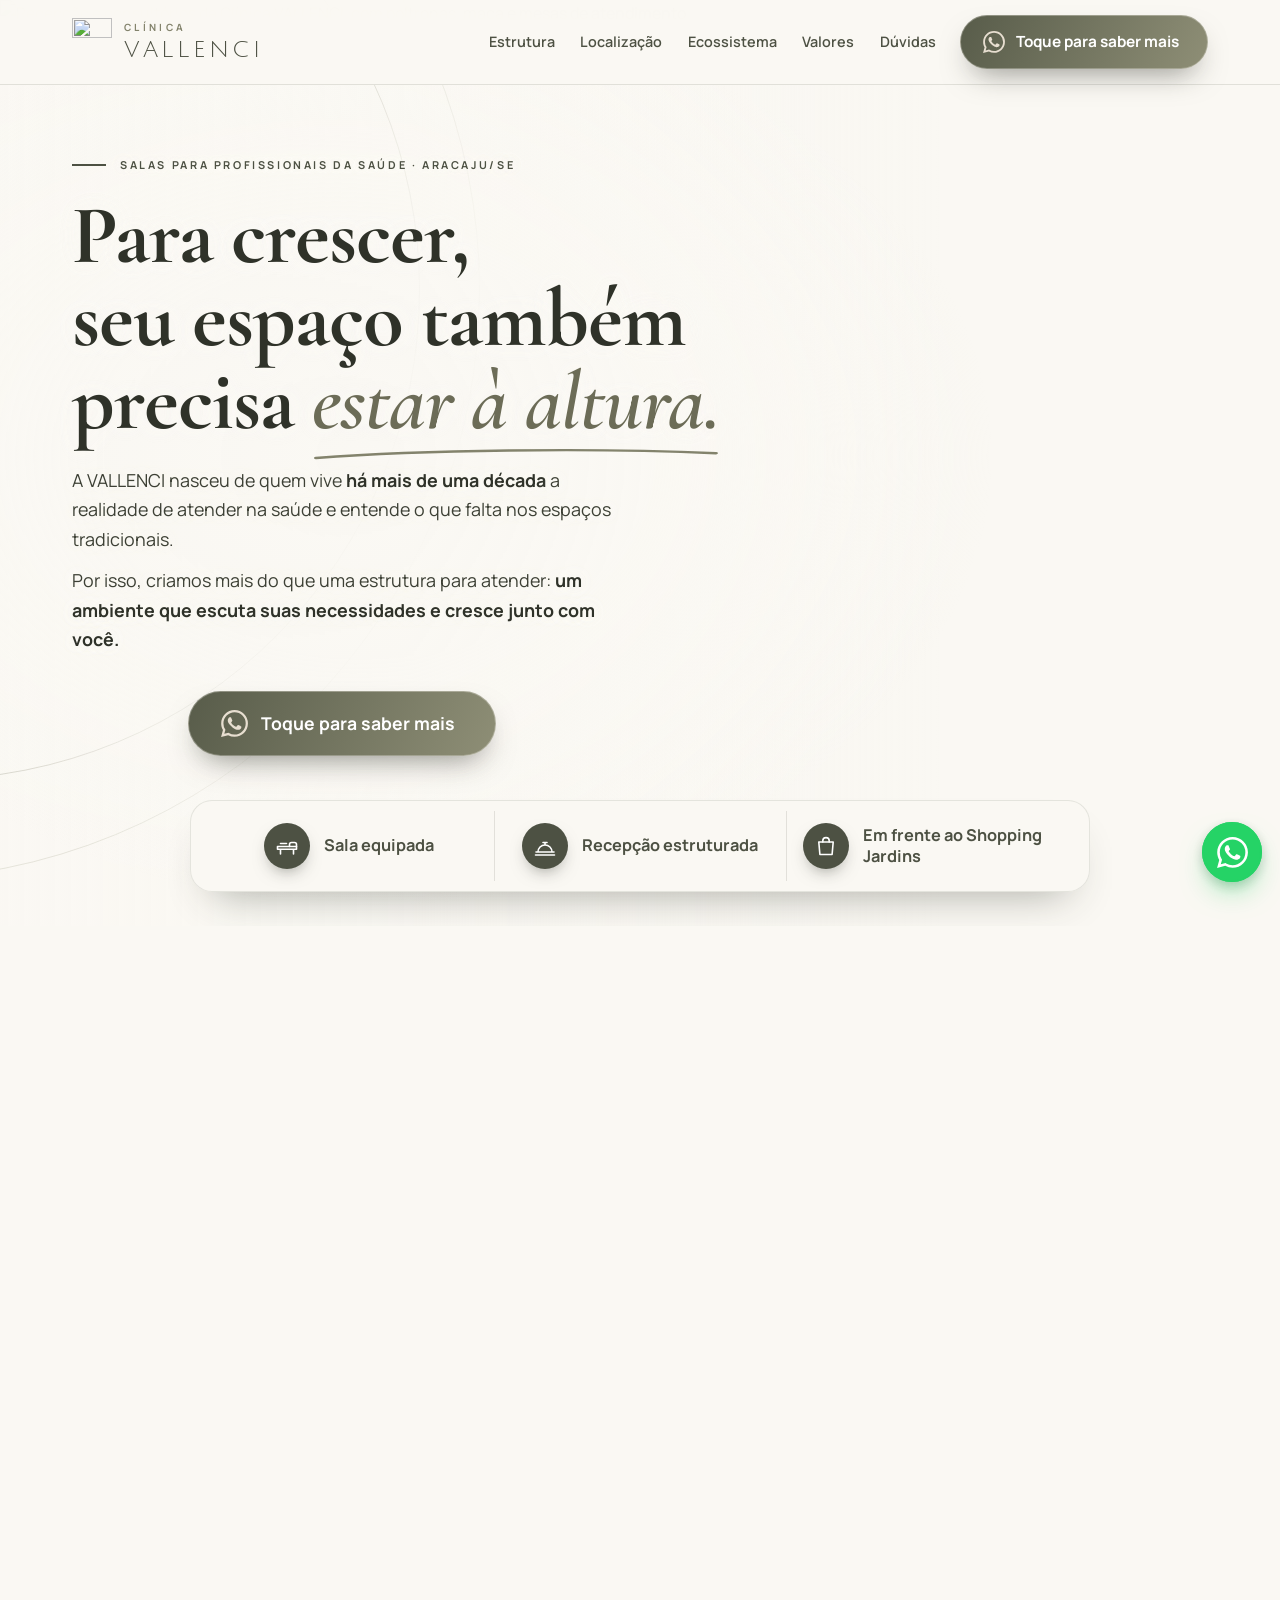
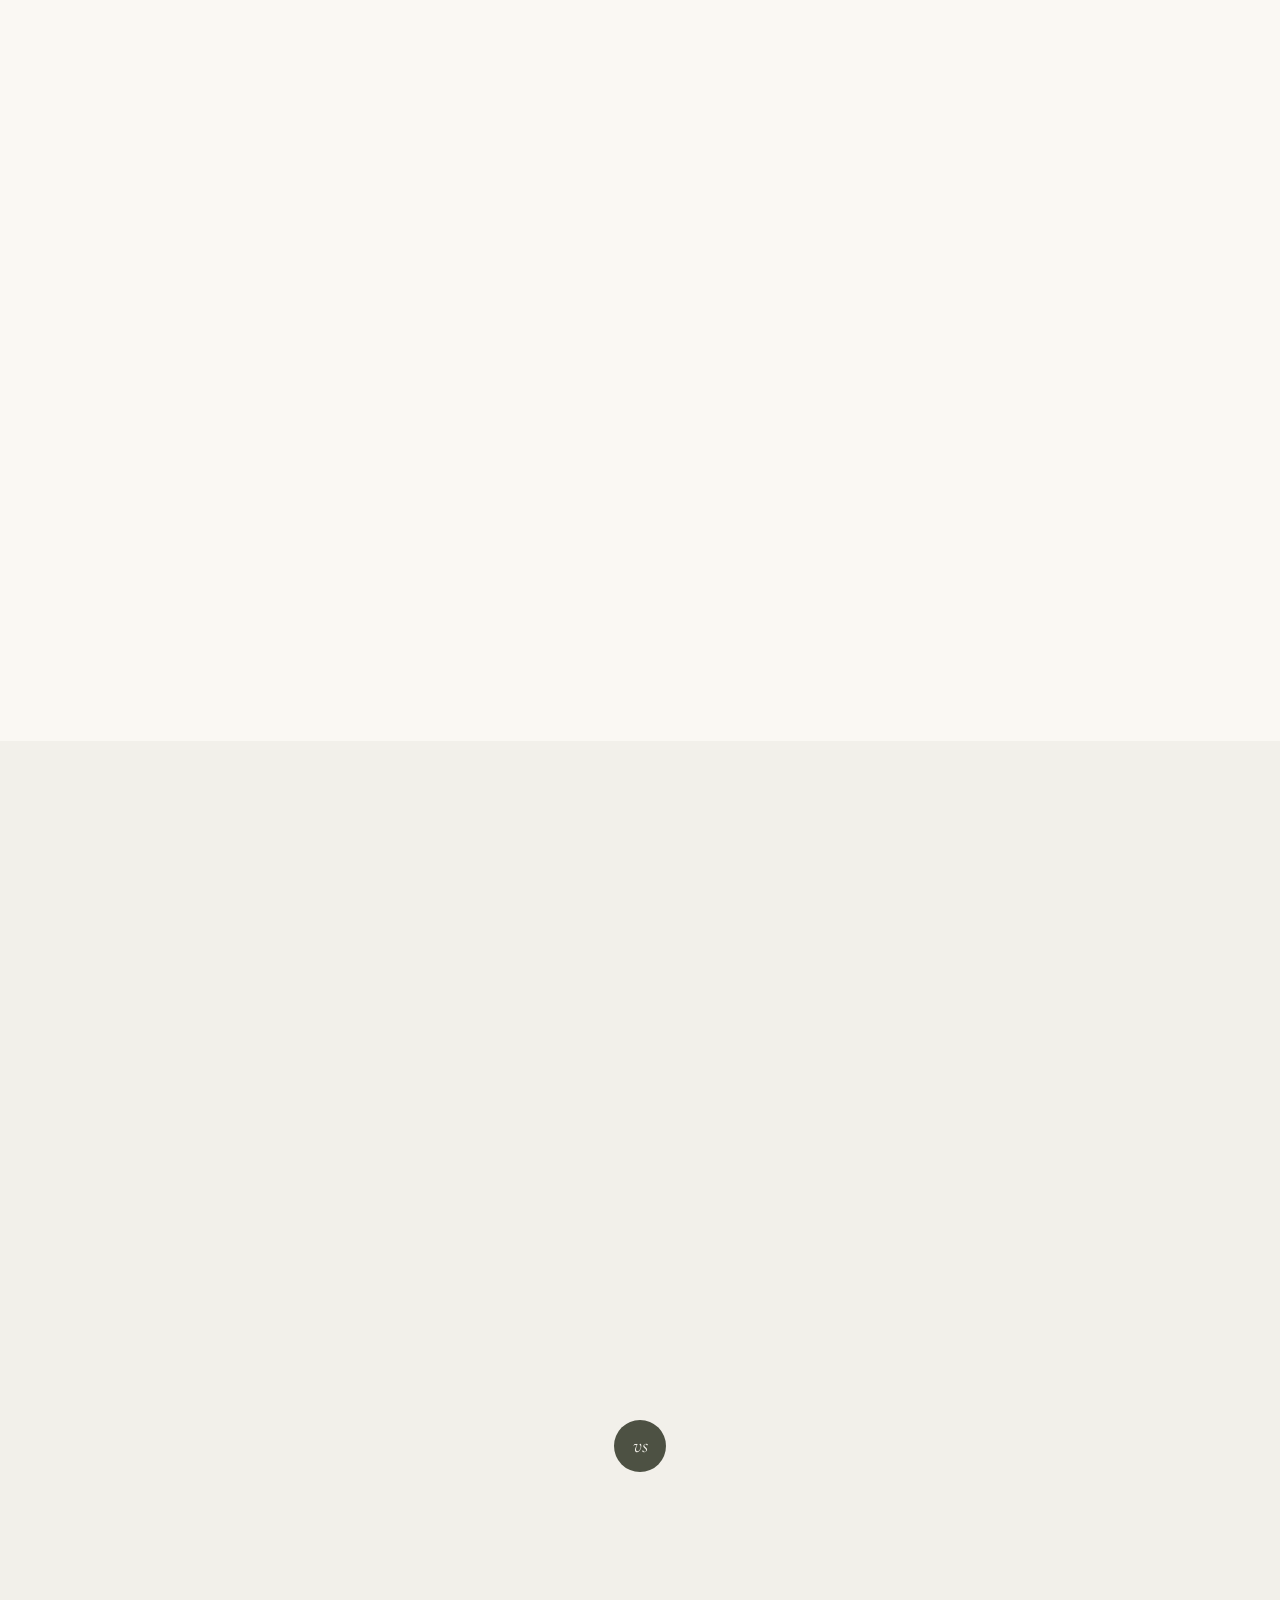
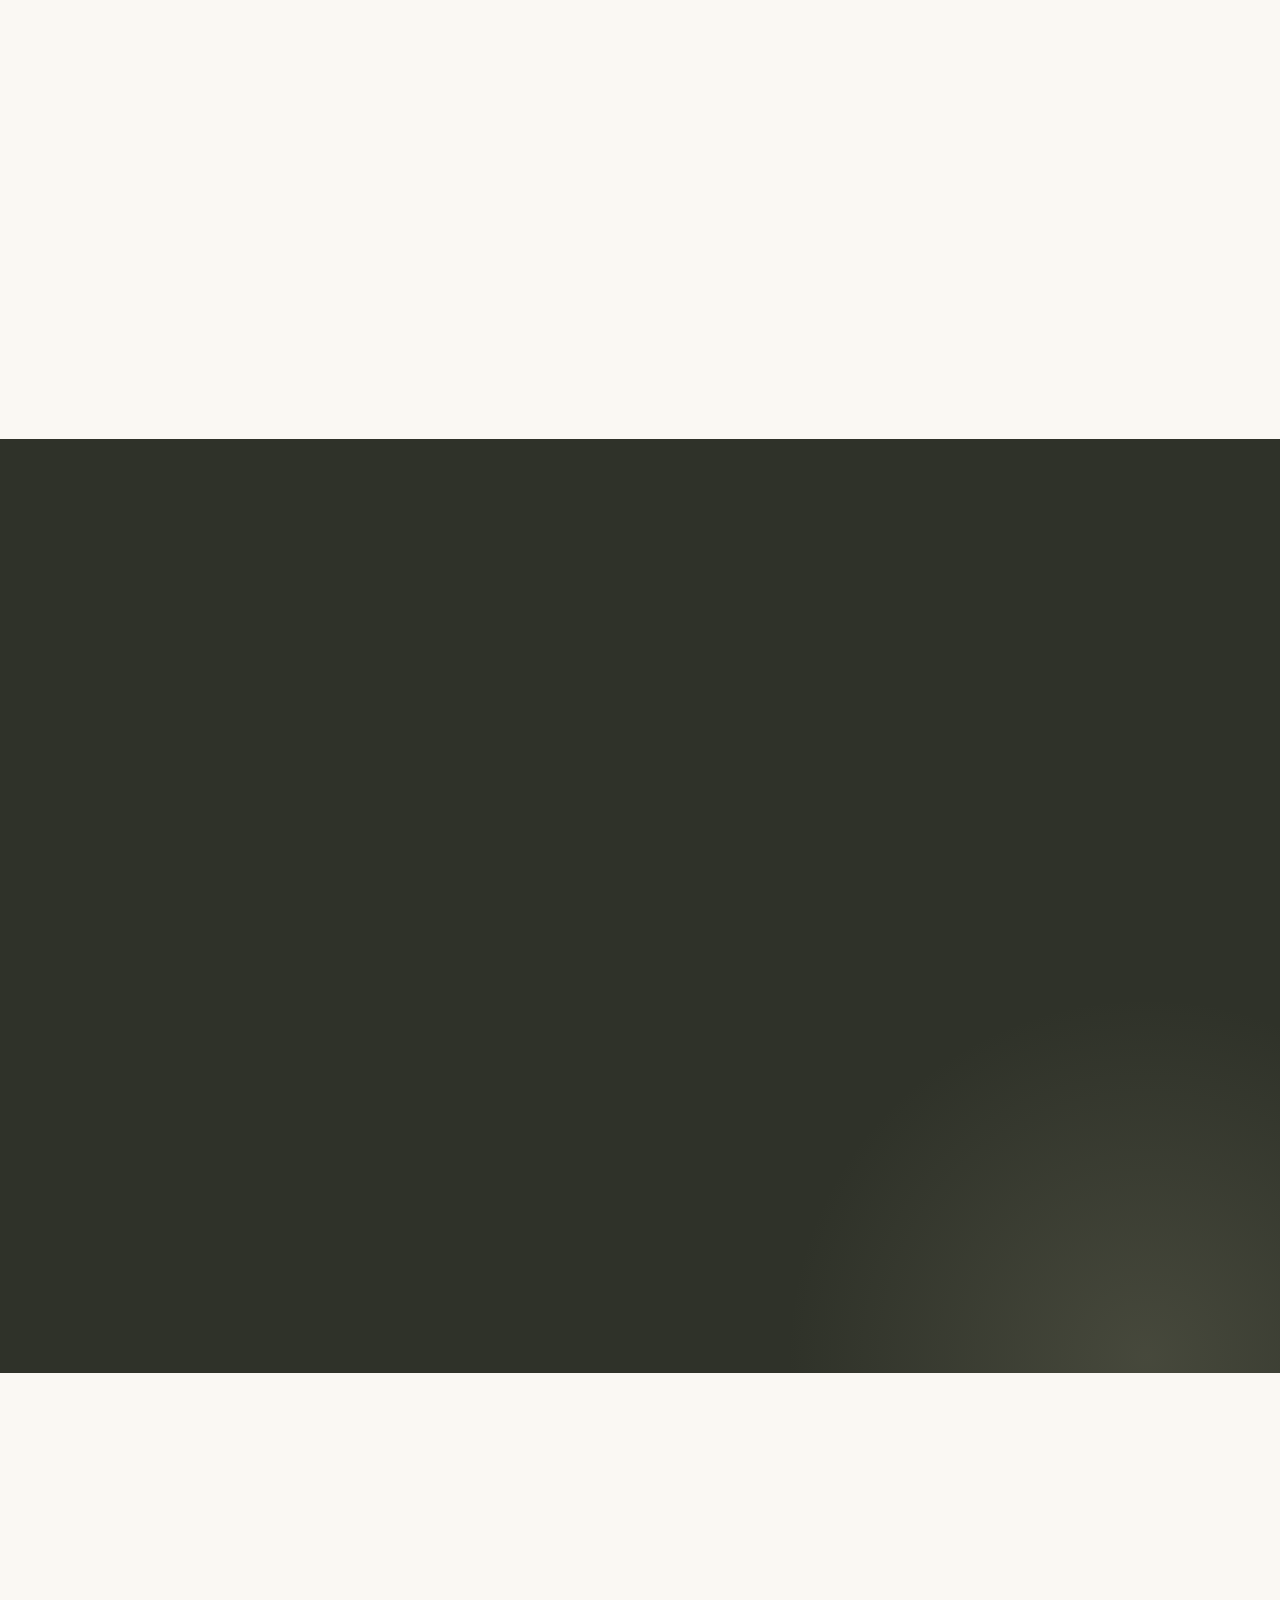
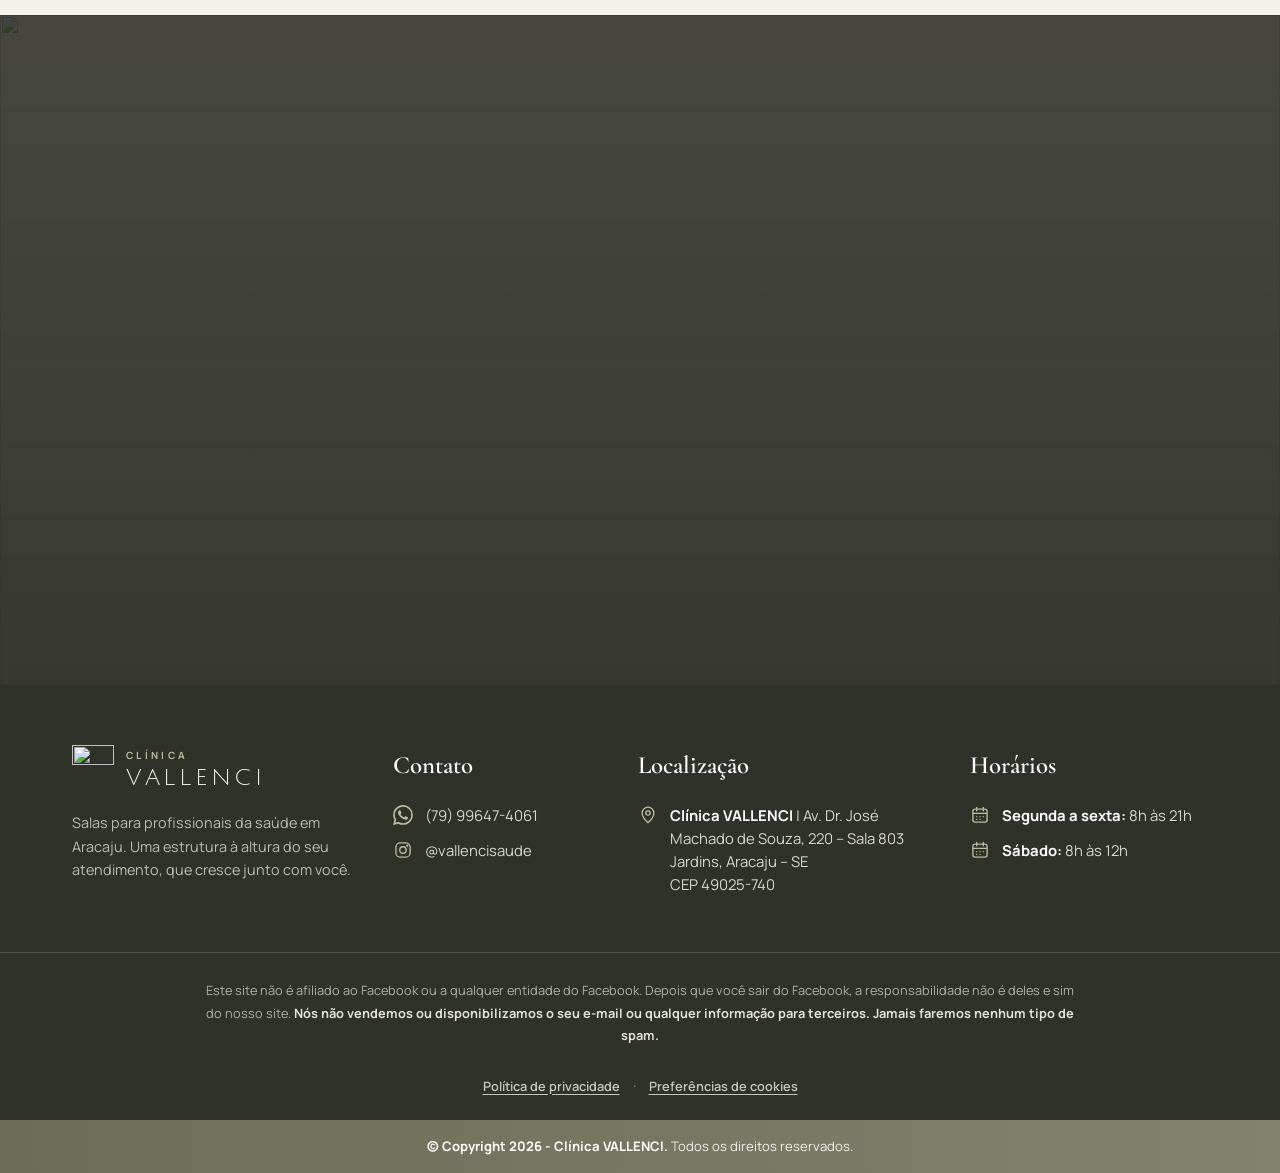
==== index.html @ 2ed28e44 "Atualiza especialidades, modalidades e depoimentos dos profissionais Conforme o documento PROFISSION" ====
<!doctype html>
<html lang="pt-BR">

<head>
    <meta charset="utf-8">
    <meta name="viewport" content="width=device-width,initial-scale=1,viewport-fit=cover">

    <!-- Consentimento (LGPD): tudo negado por padrão; reaplica a escolha salva do visitante.
         Precisa vir antes do Google Tag Manager. O aviso fica no consent.js. -->
    <script>
        window.dataLayer = window.dataLayer || [];
        function gtag() { dataLayer.push(arguments); }
        gtag("consent", "default", {
            ad_storage: "denied", ad_user_data: "denied", ad_personalization: "denied",
            analytics_storage: "denied", wait_for_update: 500
        });
        gtag("set", "ads_data_redaction", true);
        (function () {
            try {
                var c = JSON.parse(localStorage.getItem("vl_consent") || "null");
                if (c && c.v === 1) {
                    gtag("consent", "update", {
                        analytics_storage: c.a ? "granted" : "denied",
                        ad_storage: c.m ? "granted" : "denied",
                        ad_user_data: c.m ? "granted" : "denied",
                        ad_personalization: c.m ? "granted" : "denied"
                    });
                    dataLayer.push({ event: "consent_update", consent_analytics: !!c.a, consent_marketing: !!c.m });
                }
            } catch (e) { }
        })();
    </script>
    <!-- Google Tag Manager: GA4, Google Ads, Meta, Clarity e Tintim são configurados no painel do GTM -->
    <script>(function (w, d, s, l, i) {
            w[l] = w[l] || []; w[l].push({ "gtm.start": new Date().getTime(), event: "gtm.js" }); var f = d.getElementsByTagName(s)[0],
                j = d.createElement(s), dl = l != "dataLayer" ? "&l=" + l : ""; j.async = true; j.src =
                    "https://www.googletagmanager.com/gtm.js?id=" + i + dl; f.parentNode.insertBefore(j, f);
        })(window, document, "script", "dataLayer", "GTM-NFX8MX4W");</script>
    <!-- End Google Tag Manager -->
    <title>Clínica VALLENCI | Salas para profissionais da saúde em Aracaju</title>
    <meta name="description"
        content="Atenda seus pacientes em uma estrutura profissional no Neo Office Jardins, em frente ao Shopping Jardins, em Aracaju. Salas equipadas, recepção estruturada e formatos que acompanham a sua agenda.">
    <meta name="theme-color" content="#2f3229">

    <meta property="og:type" content="website">
    <meta property="og:locale" content="pt_BR">
    <meta property="og:title" content="Clínica VALLENCI | Salas para profissionais da saúde em Aracaju">
    <meta property="og:description"
        content="Estrutura profissional para atender seus pacientes, sem o custo e o risco de montar uma clínica própria.">
    <!-- Prévia ao compartilhar o link (WhatsApp, Instagram, Facebook). Precisa de endereço completo:
         se o endereço do site mudar, troque aqui, no canonical e nos dados da clínica abaixo. -->
    <link rel="canonical" href="https://vallencisaude.com.br/salas/">
    <meta property="og:site_name" content="Clínica VALLENCI">
    <meta property="og:url" content="https://vallencisaude.com.br/salas/">
    <meta property="og:image" content="https://vallencisaude.com.br/salas/assets/compartilhar-vallenci.jpg">
    <meta property="og:image:type" content="image/jpeg">
    <meta property="og:image:width" content="1200">
    <meta property="og:image:height" content="630">
    <meta property="og:image:alt" content="Clínica VALLENCI: salas para profissionais da saúde em Aracaju, em frente ao Shopping Jardins">
    <meta name="twitter:card" content="summary_large_image">

    <!-- Dados da clínica para o Google (endereço, horário, contato). Os mesmos do rodapé:
         se algo mudar lá, mude aqui também. Se o endereço do site mudar, troque em "@id", "url", "image" e "logo". -->
    <script type="application/ld+json">
    {
        "@context": "https://schema.org",
        "@type": "LocalBusiness",
        "@id": "https://vallencisaude.com.br/salas/#clinica",
        "name": "Clínica VALLENCI — Saúde Integrada",
        "alternateName": "VALLENCI",
        "description": "Salas para profissionais da saúde atenderem seus pacientes, com recepção estruturada, no Neo Office Jardins, em frente ao Shopping Jardins, em Aracaju.",
        "url": "https://vallencisaude.com.br/salas/",
        "image": "https://vallencisaude.com.br/salas/assets/compartilhar-vallenci.jpg",
        "logo": "https://vallencisaude.com.br/salas/assets/marca/logo-512.png",
        "telephone": "+55 79 99647-4061",
        "address": {
            "@type": "PostalAddress",
            "streetAddress": "Av. Dr. José Machado de Souza, 220, Sala 803, 8º andar, Neo Office Jardins",
            "addressLocality": "Aracaju",
            "addressRegion": "SE",
            "postalCode": "49025-740",
            "addressCountry": "BR"
        },
        "hasMap": "https://www.google.com/maps/search/?api=1&query=Neo+Office+Jardins%2C+Av.+Dr.+Jos%C3%A9+Machado+de+Souza%2C+220%2C+Jardins%2C+Aracaju+-+SE",
        "openingHoursSpecification": [
            { "@type": "OpeningHoursSpecification", "dayOfWeek": ["Monday", "Tuesday", "Wednesday", "Thursday", "Friday"], "opens": "08:00", "closes": "21:00" },
            { "@type": "OpeningHoursSpecification", "dayOfWeek": "Saturday", "opens": "08:00", "closes": "12:00" }
        ],
        "areaServed": { "@type": "City", "name": "Aracaju" },
        "sameAs": ["https://www.instagram.com/vallencisaude/"]
    }
    </script>

    <!-- Contato: número do WhatsApp só com dígitos, com DDI e DDD (ex.: 5579999999999). -->
    <meta name="whatsapp-number" content="5579996474061">
    <!-- Perfil do Instagram da clínica (URL completa). -->
    <meta name="instagram-url" content="https://www.instagram.com/vallencisaude/">

    <link rel="icon" type="image/png" href="assets/marca/favicon.png">
    <link rel="preconnect" href="https://fonts.googleapis.com">
    <link rel="preconnect" href="https://fonts.gstatic.com" crossorigin>
    <link
        href="https://fonts.googleapis.com/css2?family=Cormorant+Garamond:ital,wght@0,500;0,600;0,700;1,500;1,600&family=Julius+Sans+One&family=Manrope:wght@400;500;600;700&display=swap"
        rel="stylesheet">
    <link rel="preload" as="image" href="assets/hero-clinica-vallenci.webp" media="(min-width: 761px)">
    <link rel="preload" as="image" href="assets/estrutura/recepcao-02.webp" media="(max-width: 760px)">
    <link rel="stylesheet" href="styles.css?v=20261004-01">
</head>

<body>
    <!-- Google Tag Manager (noscript) -->
    <noscript><iframe src="https://www.googletagmanager.com/ns.html?id=GTM-NFX8MX4W" height="0" width="0"
            style="display:none;visibility:hidden"></iframe></noscript>
    <!-- End Google Tag Manager (noscript) -->
    <svg class="icon-sprite" aria-hidden="true" focusable="false">
        <symbol id="i-arrow-right" viewBox="0 0 24 24"><path d="M4.5 12h15M13.5 6l6 6-6 6"/></symbol>
        <symbol id="i-arrow-left" viewBox="0 0 24 24"><path d="M19.5 12h-15M10.5 6l-6 6 6 6"/></symbol>
        <symbol id="i-check" viewBox="0 0 24 24"><path d="M5 12.5l4.2 4.2L19 7"/></symbol>
        <symbol id="i-x" viewBox="0 0 24 24"><path d="M6.5 6.5l11 11M17.5 6.5l-11 11"/></symbol>
        <symbol id="i-plus" viewBox="0 0 24 24"><path d="M12 5v14M5 12h14"/></symbol>
        <symbol id="i-maca" viewBox="0 0 24 24"><path d="M2.5 12.5h19v2.8h-19zM5.5 15.3V20M18.5 15.3V20"/><path d="M14.5 12.5v-2a2 2 0 0 1 2-2h3a2 2 0 0 1 2 2v2"/><path d="M5.5 9.5h6"/></symbol>
        <symbol id="i-recepcao" viewBox="0 0 24 24"><path d="M3 18h18M5 18a7 7 0 0 1 14 0M12 11V8.5M10 8.5h4M2.5 21h19"/></symbol>
        <symbol id="i-pin" viewBox="0 0 24 24"><path d="M12 21.2s-7-6.1-7-11.6a7 7 0 0 1 14 0c0 5.5-7 11.6-7 11.6z"/><circle cx="12" cy="9.6" r="2.6"/></symbol>
        <symbol id="i-shopping" viewBox="0 0 24 24"><path d="M4.8 8h14.4l-1.1 12.5H5.9L4.8 8z"/><path d="M8.8 8V6.8a3.2 3.2 0 0 1 6.4 0V8"/></symbol>
        <symbol id="i-consultorio" viewBox="0 0 24 24"><path d="M6 3.5H4.5v5.5a4.5 4.5 0 0 0 9 0V3.5H12"/><path d="M9 13.5v1.8a5 5 0 0 0 10 0v-2.6"/><circle cx="19" cy="10.5" r="2.2"/></symbol>
        <symbol id="i-balanca" viewBox="0 0 24 24"><rect x="3.5" y="3.5" width="17" height="17" rx="4"/><path d="M8 10a5.5 5.5 0 0 1 8 0M12 10l1.6-2"/></symbol>
        <symbol id="i-relogio" viewBox="0 0 24 24"><circle cx="12" cy="12" r="8.8"/><path d="M12 7.2V12l3.2 2"/></symbol>
        <symbol id="i-rota" viewBox="0 0 24 24"><path d="M3.5 11 20.5 3.5 13 20.5l-1.9-7.6z"/></symbol>
        <symbol id="i-star" viewBox="0 0 24 24"><path d="M12 3.6l2.6 5.3 5.8.8-4.2 4.1 1 5.8-5.2-2.7-5.2 2.7 1-5.8-4.2-4.1 5.8-.8z"/></symbol>
        <symbol id="i-diamante" viewBox="0 0 24 24"><path d="M7 4h10l4 5-9 11L3 9l4-5zM3 9h18M10 4 8.5 9 12 20l3.5-11L14 4"/></symbol>
        <symbol id="i-folha" viewBox="0 0 24 24"><path d="M5 19.5C5 10.8 10.6 5 19.5 4.5 19.5 13.4 14 19.5 5 19.5zM5 19.5l7.5-7.5"/></symbol>
        <symbol id="i-brilho" viewBox="0 0 24 24"><path d="M12 3.5l1.9 5.1 5.1 1.9-5.1 1.9L12 17.5l-1.9-5.1-5.1-1.9 5.1-1.9zM18.5 16l.8 2.2 2.2.8-2.2.8-.8 2.2-.8-2.2-2.2-.8 2.2-.8z"/></symbol>
        <symbol id="i-corpo" viewBox="0 0 24 24"><circle cx="12" cy="4.8" r="2.1"/><path d="M5.5 9.5h13M12 9.5v5.3M8.8 21l3.2-6.2 3.2 6.2"/></symbol>
        <symbol id="i-lotus" viewBox="0 0 24 24"><path d="M12 19.5c-4.4 0-8.5-2.9-8.5-7.2 3.3 0 6.6 2.2 8.5 5.4 1.9-3.2 5.2-5.4 8.5-5.4 0 4.3-4.1 7.2-8.5 7.2z"/><path d="M12 17.7c-2.4-3.4-2.4-8.1 0-12.2 2.4 4.1 2.4 8.8 0 12.2z"/></symbol>
        <symbol id="i-pulso" viewBox="0 0 24 24"><path d="M2.5 12.5h4.3l2.4-6 5 12 2.5-6h4.8"/></symbol>
        <symbol id="i-grafico" viewBox="0 0 24 24"><path d="M3 20.5h18M6.5 17V11M12 17V6.5M17.5 17v-4"/></symbol>
        <symbol id="i-instagram" viewBox="0 0 24 24"><rect x="3.5" y="3.5" width="17" height="17" rx="5"/><circle cx="12" cy="12" r="3.9"/><circle cx="17.1" cy="6.9" r=".6"/></symbol>
        <symbol id="i-whatsapp" viewBox="0 0 24 24"><path class="fill" d="M17.47 14.38c-.3-.15-1.76-.87-2.03-.97-.27-.1-.47-.15-.67.15-.2.3-.77.97-.94 1.16-.17.2-.35.22-.64.08-.3-.15-1.26-.46-2.39-1.48-.88-.79-1.48-1.76-1.65-2.06-.17-.3-.02-.46.13-.6.13-.14.3-.35.45-.52.15-.18.2-.3.3-.5.1-.2.05-.37-.03-.52-.07-.15-.67-1.61-.92-2.2-.24-.58-.49-.5-.67-.51h-.57c-.2 0-.52.07-.79.37-.27.3-1.04 1.02-1.04 2.48s1.07 2.88 1.21 3.07c.15.2 2.1 3.2 5.08 4.49.71.31 1.26.49 1.7.63.71.23 1.36.2 1.87.12.57-.09 1.76-.72 2-1.41.25-.7.25-1.29.18-1.41-.08-.13-.28-.2-.57-.35m-5.42 7.4h-.01a9.87 9.87 0 0 1-5.03-1.38l-.36-.21-3.74.98 1-3.65-.24-.37a9.86 9.86 0 0 1-1.51-5.26c0-5.45 4.44-9.89 9.89-9.89 2.64 0 5.12 1.03 6.99 2.9a9.83 9.83 0 0 1 2.89 6.99c0 5.45-4.44 9.89-9.88 9.89m8.41-18.3A11.82 11.82 0 0 0 12.05 0C5.5 0 .16 5.34.16 11.89c0 2.1.55 4.14 1.59 5.95L.06 24l6.3-1.65a11.88 11.88 0 0 0 5.68 1.45h.01c6.55 0 11.89-5.34 11.89-11.89a11.82 11.82 0 0 0-3.48-8.41z"/></symbol>
        <symbol id="i-ampulheta" viewBox="0 0 24 24"><path d="M6.5 3.5h11M6.5 20.5h11M8 3.5c0 4.6 8 4.4 8 8.5s-8 3.9-8 8.5M16 3.5c0 4.6-8 4.4-8 8.5s8 3.9 8 8.5"/></symbol>
        <symbol id="i-calendario" viewBox="0 0 24 24"><rect x="3.5" y="5" width="17" height="15.5" rx="2.5"/><path d="M3.5 10h17M8 3v4M16 3v4M8 14h.01M12 14h.01M16 14h.01M8 17.3h.01M12 17.3h.01"/></symbol>
        <symbol id="i-pessoa" viewBox="0 0 24 24"><circle cx="12" cy="8" r="3.6"/><path d="M5 20.5a7 7 0 0 1 14 0"/></symbol>
        <symbol id="i-coroa" viewBox="0 0 24 24"><path d="M4 17.5 3 7.5l5 4 4-6 4 6 5-4-1 10zM4 20.5h16"/></symbol>
        <symbol id="i-predio" viewBox="0 0 24 24"><path d="M3.5 20.5h17M6 20.5V4.5h8.5v16M14.5 9.5H18v11M9 8h2.5M9 11.5h2.5M9 15h2.5"/></symbol>
        <symbol id="i-parceria" viewBox="0 0 24 24"><circle cx="9" cy="8" r="3"/><path d="M3 20a6 6 0 0 1 12 0"/><circle cx="17" cy="9" r="2.4"/><path d="M15.6 14.1A5 5 0 0 1 21 19"/></symbol>
    </svg>

    <a class="skip-link" href="#conteudo">Pular para o conteúdo</a>
    <div class="scroll-progress" id="scrollProgress" aria-hidden="true"></div>

    <header class="site-header" id="siteHeader">
        <div class="container header-inner">
            <a class="brand" href="#inicio" aria-label="Clínica VALLENCI — início">
                <img class="brand-symbol" src="assets/marca/simbolo-verde.webp" alt="" width="320" height="378">
                <span class="brand-text"><small>Clínica</small><strong>VALLENCI</strong></span>
            </a>
            <nav class="desktop-nav" aria-label="Navegação principal">
                <a href="#estrutura">Estrutura</a>
                <a href="#localizacao">Localização</a>
                <a href="#ecossistema">Ecossistema</a>
                <a href="#formatos">Valores</a>
                <a href="#duvidas">Dúvidas</a>
            </nav>
            <a class="btn-wa btn-wa-header" data-wa data-wa-origin="menu">
                        <svg class="icon icon-fill" aria-hidden="true"><use href="#i-whatsapp"/></svg><span>Toque para saber mais</span>
                    </a>
            <button class="menu-toggle" id="menuToggle" type="button" aria-label="Abrir menu" aria-expanded="false" aria-controls="mobileNav">
                <span></span><span></span>
            </button>
        </div>
    </header>

    <nav class="mobile-nav" id="mobileNav" aria-label="Navegação móvel">
        <a href="#estrutura">Estrutura</a>
        <a href="#localizacao">Localização</a>
        <a href="#ecossistema">Ecossistema</a>
        <a href="#formatos">Valores</a>
        <a href="#duvidas">Dúvidas</a>
        <a class="btn-wa" data-wa data-wa-origin="menu_mobile">
                        <svg class="icon icon-fill" aria-hidden="true"><use href="#i-whatsapp"/></svg><span>Toque para saber mais</span>
                    </a>
    </nav>
    <div class="nav-backdrop" id="navBackdrop"></div>


    <main id="conteudo">
        <!-- 02 · HERO -->
        <section class="hero" id="inicio" aria-labelledby="heroTitle">
            <picture class="hero-media">
                <source media="(max-width: 760px)" srcset="assets/estrutura/recepcao-02.webp">
                <img src="assets/hero-clinica-vallenci.webp" width="2048" height="768"
                    alt="Recepção e consultórios da Clínica VALLENCI, com poltronas, maca e mesas de atendimento" fetchpriority="high">
            </picture>
            <div class="hero-shade" aria-hidden="true"></div>
            <div class="hero-curves" aria-hidden="true"></div>

            <div class="container hero-inner">
                <div class="hero-copy">
                    <p class="hero-eyebrow">Salas para profissionais da saúde · Aracaju/SE</p>
                    <h1 id="heroTitle">
                        <span class="h1-line">Para crescer,</span>
                        <span class="h1-line">seu espaço também</span>
                        <span class="h1-line">precisa <em>estar à altura.</em></span>
                    </h1>
                    <p class="hero-lead">A VALLENCI nasceu de quem vive <strong>há mais de uma década</strong> a realidade
                        de atender na saúde e entende o que falta nos espaços tradicionais.</p>
                    <p class="hero-lead hero-lead-2">Por isso, criamos mais do que uma estrutura para atender:
                        <strong class="hero-strong">um ambiente que escuta suas necessidades e cresce junto com você.</strong></p>
                    <div class="hero-cta">
                        <a class="btn-wa" data-wa data-wa-origin="hero">
                            <svg class="icon icon-fill" aria-hidden="true"><use href="#i-whatsapp"/></svg><span>Toque para saber mais</span>
                        </a>
                    </div>
                </div>
            </div>

            <div class="container hero-perks-wrap">
                <ul class="hero-perks">
                    <li><span class="perk-icon"><svg class="icon" aria-hidden="true"><use href="#i-maca"/></svg></span><strong>Sala equipada</strong></li>
                    <li><span class="perk-icon"><svg class="icon" aria-hidden="true"><use href="#i-recepcao"/></svg></span><strong>Recepção estruturada</strong></li>
                    <li><span class="perk-icon"><svg class="icon" aria-hidden="true"><use href="#i-shopping"/></svg></span><strong>Em frente ao Shopping Jardins</strong></li>
                </ul>
            </div>
        </section>


        <!-- 03 · EM QUAL DESSAS SITUAÇÕES VOCÊ MAIS SE VÊ? -->
        <section class="section section-paper" id="situacoes" aria-labelledby="situacoesTitle">
            <div class="container">
                <div class="section-head section-head-center reveal">
                    <p class="eyebrow">Para o seu momento</p>
                    <h2 id="situacoesTitle">Em qual dessas situações <em>você mais se vê?</em></h2>
                </div>
                <div class="situations">
                    <article class="situation reveal">
                        <div class="situation-img"><img src="assets/situacoes/01-atende-online.webp" width="900" height="822" alt="Profissional em atendimento online, em casa, pelo notebook" loading="lazy"></div>
                        <div class="situation-body"><span class="num">01</span><p>Atende <strong>online</strong> e quer começar no <strong>presencial</strong>.</p></div>
                    </article>
                    <article class="situation reveal">
                        <div class="situation-img"><img src="assets/situacoes/02-estrutura-atual.webp" width="900" height="822" alt="Profissional atendendo em uma sala simples" loading="lazy"></div>
                        <div class="situation-body"><span class="num">02</span><p>Já atende presencialmente, mas a estrutura atual <strong>não representa onde você quer chegar</strong>.</p></div>
                    </article>
                    <article class="situation reveal">
                        <div class="situation-img"><img src="assets/situacoes/03-estrutura-vazia.webp" width="900" height="822" alt="Profissional sozinha em uma sala de atendimento vazia" loading="lazy"></div>
                        <div class="situation-body"><span class="num">03</span><p><strong>Perde dinheiro</strong> com uma estrutura que fica vazia boa parte da semana.</p></div>
                    </article>
                    <article class="situation reveal">
                        <div class="situation-img"><img src="assets/situacoes/04-agenda-insuficiente.webp" width="900" height="822" alt="Profissional preocupada diante de um quadro com poucos pacientes na semana" loading="lazy"></div>
                        <div class="situation-body"><span class="num">04</span><p>Ainda não tem agenda suficiente para <strong>assumir uma clínica inteira</strong>.</p></div>
                    </article>
                    <article class="situation reveal">
                        <div class="situation-img"><img src="assets/situacoes/05-endereco-profissional.webp" width="900" height="822" alt="Profissional em frente a um centro empresarial com salas para locação" loading="lazy"></div>
                        <div class="situation-body"><span class="num">05</span><p>Quer um <strong>endereço profissional</strong> sem precisar investir primeiro em reforma e mobília.</p></div>
                    </article>
                    <article class="situation reveal">
                        <div class="situation-img"><img src="assets/situacoes/06-crescer-sem-arriscar.webp" width="900" height="822" alt="Profissional preocupada em meio à obra de uma clínica própria" loading="lazy"></div>
                        <div class="situation-body"><span class="num">06</span><p>Quer crescer no presencial <strong>sem arriscar mais do que precisa</strong>.</p></div>
                    </article>
                </div>
            </div>
        </section>


        <!-- 04 · MONTAR UMA CLÍNICA PRÓPRIA CUSTA... -->
        <section class="section section-sand" id="custos" aria-labelledby="custosTitle">
            <div class="container">
                <div class="section-head section-head-center reveal">
                    <p class="eyebrow">O custo real</p>
                    <h2 id="custosTitle">Montar uma clínica própria custa — <em>mesmo nos meses em que você atende
                            pouco.</em></h2>
                </div>

                <div class="compare">
                    <article class="compare-card compare-own reveal">
                        <p class="compare-label">Clínica própria ou aluguel integral</p>
                        <h3>Você paga tudo, todo mês.</h3>
                        <ul class="cost-list">
                            <li><span class="x-badge"><svg class="icon" aria-hidden="true"><use href="#i-x"/></svg></span>Aluguel do imóvel</li>
                            <li><span class="x-badge"><svg class="icon" aria-hidden="true"><use href="#i-x"/></svg></span>Condomínio e IPTU</li>
                            <li><span class="x-badge"><svg class="icon" aria-hidden="true"><use href="#i-x"/></svg></span>Reforma e adaptações</li>
                            <li><span class="x-badge"><svg class="icon" aria-hidden="true"><use href="#i-x"/></svg></span>Mobília e equipamentos</li>
                            <li><span class="x-badge"><svg class="icon" aria-hidden="true"><use href="#i-x"/></svg></span>Recepção e equipe</li>
                            <li><span class="x-badge"><svg class="icon" aria-hidden="true"><use href="#i-x"/></svg></span>Contas fixas (água, energia, internet, telefone)</li>
                            <li><span class="x-badge"><svg class="icon" aria-hidden="true"><use href="#i-x"/></svg></span>Manutenção e imprevistos</li>
                            <li><span class="x-badge"><svg class="icon" aria-hidden="true"><use href="#i-x"/></svg></span>Despesas administrativas e contábeis</li>
                            <li><span class="x-badge"><svg class="icon" aria-hidden="true"><use href="#i-x"/></svg></span>Investimento inicial</li>
                            <li><span class="x-badge"><svg class="icon" aria-hidden="true"><use href="#i-x"/></svg></span>Custo fixo mensal, mesmo atendendo pouco</li>
                        </ul>
                    </article>

                    <span class="compare-vs" aria-hidden="true">vs</span>

                    <article class="compare-card compare-vallenci reveal">
                        <p class="compare-label">VALLENCI</p>
                        <h3>Aqui na VALLENCI:</h3>
                        <div class="compare-highlight">
                            <span class="check-badge"><svg class="icon" aria-hidden="true"><use href="#i-check"/></svg></span>
                            <p>Você paga apenas pelo <strong>tempo de uso.</strong></p>
                        </div>
                    </article>
                </div>

                <p class="closing-quote reveal"><span class="closing-text"><span>O risco não é montar uma clínica.</span><em>É montar antes da hora certa.</em></span></p>
            </div>
        </section>


        <!-- 05 · NOSSA ESTRUTURA -->
        <section class="section section-paper" id="estrutura" aria-labelledby="estruturaTitle">
            <div class="container">
                <div class="section-head section-head-center reveal">
                    <p class="eyebrow">O espaço</p>
                    <h2 id="estruturaTitle">Nossa <em>Estrutura</em></h2>
                </div>

                <ul class="features reveal">
                    <li><span class="feature-icon"><svg class="icon" aria-hidden="true"><use href="#i-consultorio"/></svg></span><strong>Consultório equipado</strong></li>
                    <li><span class="feature-icon"><svg class="icon" aria-hidden="true"><use href="#i-recepcao"/></svg></span><strong>Recepção estruturada</strong></li>
                    <li><span class="feature-icon"><svg class="icon" aria-hidden="true"><use href="#i-pin"/></svg></span><strong>Endereço estratégico</strong></li>
                </ul>

                <div class="showcase reveal">
                    <!-- Vídeo vertical de apresentação: quando o arquivo chegar, troque a <img> abaixo por
                         <video src="assets/video/apresentacao.mp4" poster="assets/estrutura/recepcao-02.webp"
                                autoplay muted loop playsinline preload="metadata"></video> -->
                    <div class="showcase-video">
                        <img src="assets/estrutura/recepcao-02.webp" width="960" height="1280" alt="Recepção da VALLENCI com o logotipo na parede" loading="lazy">
                    </div>
                    <div class="collage">
                        <figure class="c-a"><img src="assets/estrutura/recepcao-01.webp" width="1280" height="960" alt="Recepção com balcão, poltronas e parede verde" loading="lazy"><figcaption>Recepção</figcaption></figure>
                        <figure class="c-b"><img src="assets/estrutura/sala-maca-03.webp" width="960" height="1280" alt="Maca e cadeira de atendimento" loading="lazy"><figcaption>Maca</figcaption></figure>
                        <figure class="c-c"><img src="assets/estrutura/consultorio-02.webp" width="960" height="1280" alt="Consultório com mesa, cadeira executiva e balança" loading="lazy"><figcaption>Consultório</figcaption></figure>
                        <figure class="c-d"><img src="assets/estrutura/sala-maca-01.webp" width="1280" height="960" alt="Sala de atendimento com maca, mesa e espelho" loading="lazy"><figcaption>Sala com maca</figcaption></figure>
                        <figure class="c-e"><img src="assets/estrutura/consultorio-01.webp" width="1280" height="960" alt="Consultório com mesa de atendimento, cadeiras e aparador" loading="lazy"><figcaption>Consultório</figcaption></figure>
                    </div>
                </div>
            </div>
        </section>

        <!-- 09 · COMO FUNCIONA -->
        <section class="section section-sand" id="formatos" aria-labelledby="formatosTitle">
            <div class="container">
                <div class="section-head section-head-center reveal">
                    <p class="eyebrow">Como funciona</p>
                    <h2 id="formatosTitle">Sua estrutura, no formato <em>da sua agenda</em></h2>
                    <p class="section-sub">Escolha a modalidade que melhor acompanha sua rotina de atendimentos.</p>
                </div>

                <div class="plans">
                    <article class="plan reveal">
                        <div class="plan-top"><span class="plan-icon"><svg class="icon" aria-hidden="true"><use href="#i-relogio"/></svg></span><p class="plan-num">01</p></div>
                        <h3>Hora avulsa</h3>
                        <p class="plan-tagline">Flexibilidade para usar a estrutura quando precisar.</p>
                        <div class="plan-ideal">
                            <span><svg class="icon" aria-hidden="true"><use href="#i-pessoa"/></svg>Ideal para:</span>
                            <p>Profissionais com agenda variável ou atendimentos pontuais.</p>
                        </div>
                        <p class="plan-included-title"><strong>Incluso:</strong></p>
                        <ul class="plan-list">
                            <li><svg class="icon" aria-hidden="true"><use href="#i-check"/></svg>Contratação por hora</li>
                            <li><svg class="icon" aria-hidden="true"><use href="#i-check"/></svg>Sala equipada</li>
                            <li><svg class="icon" aria-hidden="true"><use href="#i-check"/></svg>Equipamentos de apoio</li>
                        </ul>
                        <a class="btn-wa" data-wa data-wa-origin="plano_hora_avulsa">
                        <svg class="icon icon-fill" aria-hidden="true"><use href="#i-whatsapp"/></svg><span>Toque para saber mais</span>
                    </a>
                    </article>

                    <article class="plan plan-featured reveal">
                        <p class="plan-badge"><svg class="icon" aria-hidden="true"><use href="#i-coroa"/></svg>Mais escolhido</p>
                        <div class="plan-top"><span class="plan-icon"><svg class="icon" aria-hidden="true"><use href="#i-ampulheta"/></svg></span><p class="plan-num">02</p></div>
                        <h3>Banco de horas</h3>
                        <p class="plan-tagline">Mais flexibilidade para quem atende com frequência.</p>
                        <div class="plan-ideal">
                            <span><svg class="icon" aria-hidden="true"><use href="#i-pessoa"/></svg>Ideal para:</span>
                            <p>Profissionais que já possuem uma rotina de atendimentos.</p>
                        </div>
                        <p class="plan-included-title"><strong>Incluso:</strong></p>
                        <ul class="plan-list">
                            <li><svg class="icon" aria-hidden="true"><use href="#i-check"/></svg>A partir de 10 horas</li>
                            <li><svg class="icon" aria-hidden="true"><use href="#i-check"/></svg>Uso em até 60 dias</li>
                            <li><svg class="icon" aria-hidden="true"><use href="#i-check"/></svg>Sala equipada</li>
                            <li><svg class="icon" aria-hidden="true"><use href="#i-check"/></svg>Equipamentos de apoio</li>
                            <li><svg class="icon" aria-hidden="true"><use href="#i-check"/></svg>Vídeo de localização após 30 dias</li>
                        </ul>
                        <a class="btn-wa" data-wa data-wa-origin="plano_banco_de_horas">
                        <svg class="icon icon-fill" aria-hidden="true"><use href="#i-whatsapp"/></svg><span>Toque para saber mais</span>
                    </a>
                    </article>

                    <article class="plan plan-premium reveal">
                        <p class="plan-badge"><svg class="icon" aria-hidden="true"><use href="#i-diamante"/></svg>Mais benefícios</p>
                        <div class="plan-top"><span class="plan-icon"><svg class="icon" aria-hidden="true"><use href="#i-calendario"/></svg></span><p class="plan-num">03</p></div>
                        <h3>Turno fixo</h3>
                        <p class="plan-tagline">Mais previsibilidade para sua rotina de atendimentos.</p>
                        <div class="plan-ideal">
                            <span><svg class="icon" aria-hidden="true"><use href="#i-pessoa"/></svg>Ideal para:</span>
                            <p>Profissionais que buscam recorrência e horários reservados.</p>
                        </div>
                        <p class="plan-included-title"><strong>Incluso:</strong></p>
                        <ul class="plan-list">
                            <li><svg class="icon" aria-hidden="true"><use href="#i-check"/></svg>A partir de 2 turnos mensais</li>
                            <li><svg class="icon" aria-hidden="true"><use href="#i-check"/></svg>Cada turno equivale a 4 horas</li>
                            <li><svg class="icon" aria-hidden="true"><use href="#i-check"/></svg>Sala equipada</li>
                            <li><svg class="icon" aria-hidden="true"><use href="#i-check"/></svg>Equipamentos de apoio</li>
                            <li><svg class="icon" aria-hidden="true"><use href="#i-check"/></svg>Vídeo de localização após 30 dias</li>
                            <li><svg class="icon" aria-hidden="true"><use href="#i-check"/></svg>3 conteúdos/mês em collab com a clínica</li>
                        </ul>
                        <a class="btn-wa" data-wa data-wa-origin="plano_turno_fixo">
                        <svg class="icon icon-fill" aria-hidden="true"><use href="#i-whatsapp"/></svg><span>Toque para saber mais</span>
                    </a>
                    </article>
                </div>

                <p class="plans-note reveal">Equipamentos de apoio para nutricionistas: balança de peso corporal e estadiômetro.</p>
            </div>
        </section>


        <!-- 06 · LOCALIZAÇÃO -->
        <section class="section section-paper" id="localizacao" aria-labelledby="localTitle">
            <div class="container location-grid">
                <div class="carousel carousel-photos carousel-location reveal" data-carousel data-autoplay="4800" aria-roledescription="carrossel" aria-label="Fotos do Neo Office Jardins">
                    <div class="carousel-viewport" tabindex="0">
                        <div class="carousel-track">
                            <figure class="carousel-slide photo-slide photo-cover">
                                <img class="photo-img" src="assets/localizacao/fachada-neo-office.webp" width="1200" height="900" alt="Fachada do Neo Office Jardins com totem de identificação" loading="lazy">
                                <figcaption><svg class="icon" aria-hidden="true"><use href="#i-pin"/></svg>Fachada do Neo Office Jardins</figcaption>
                            </figure>
                            <figure class="carousel-slide photo-slide photo-cover">
                                <img class="photo-img" src="assets/localizacao/entrada-neo-office.webp" width="1200" height="900" alt="Entrada do prédio com faixa de pedestres e palmeiras" loading="lazy">
                                <figcaption><svg class="icon" aria-hidden="true"><use href="#i-pin"/></svg>Entrada do prédio</figcaption>
                            </figure>
                            <figure class="carousel-slide photo-slide photo-cover">
                                <img class="photo-img" src="assets/localizacao/acesso-shopping-jardins.webp" width="1200" height="900" alt="Área externa do prédio com o Shopping Jardins ao fundo" loading="lazy">
                                <figcaption><svg class="icon" aria-hidden="true"><use href="#i-pin"/></svg>Área externa com vista para o Shopping Jardins</figcaption>
                            </figure>
                            <figure class="carousel-slide photo-slide photo-cover photo-aerial">
                                <img class="photo-img" src="assets/localizacao/vista-aerea-shopping-jardins.webp" width="1200" height="1200" alt="Vista aérea mostrando o prédio em frente ao Shopping Jardins" loading="lazy">
                            </figure>
                        </div>
                    </div>
                    <button class="carousel-btn prev" type="button" aria-label="Foto anterior"><svg class="icon" aria-hidden="true"><use href="#i-arrow-left"/></svg></button>
                    <button class="carousel-btn next" type="button" aria-label="Próxima foto"><svg class="icon" aria-hidden="true"><use href="#i-arrow-right"/></svg></button>
                    <div class="carousel-footer">
                        <span class="carousel-counter" aria-live="polite"></span>
                        <div class="carousel-dots"></div>
                    </div>
                </div>

                <div class="location-copy reveal">
                    <p class="eyebrow">Onde fica</p>
                    <h2 id="localTitle">Um endereço <em>à altura</em> da sua profissão</h2>
                    <p class="section-sub">A VALLENCI está no <strong>Neo Office Jardins</strong>, em uma das regiões mais
                        valorizadas de Aracaju, <strong>em frente ao Shopping Jardins</strong>. Um endereço de fácil acesso
                        e à altura da experiência que você quer oferecer aos seus pacientes.</p>
                    <address class="address-card">
                        <span class="address-icon"><svg class="icon" aria-hidden="true"><use href="#i-pin"/></svg></span>
                        <span>Av. Dr. José Machado de Souza, 220<br>Sala 803, 8º andar — Jardins, Aracaju/SE</span>
                    </address>
                    <a class="btn btn-primary btn-block" data-maps target="_blank" rel="noopener noreferrer"
                        href="https://www.google.com/maps/search/?api=1&amp;query=Neo+Office+Jardins%2C+Av.+Dr.+Jos%C3%A9+Machado+de+Souza%2C+220%2C+Jardins%2C+Aracaju+-+SE">
                        <svg class="icon" aria-hidden="true"><use href="#i-rota"/></svg>Como chegar
                    </a>
                </div>
            </div>
        </section>


        <!-- 07 · ECOSSISTEMA VALLENCI -->
        <section class="section section-dark ecosystem" id="ecossistema" aria-labelledby="ecoTitle">
            <div class="container eco-grid">
                <div class="eco-copy reveal">
                    <p class="eyebrow eyebrow-light">Ecossistema VALLENCI</p>
                    <h2 id="ecoTitle">Você não está alugando uma sala isolada — <em>está entrando em um ambiente de
                            saúde.</em></h2>
                    <p class="section-sub">A VALLENCI reúne profissionais de nutrição, estética, performance e áreas
                        relacionadas à saúde, além de equipamento de bioimpedância <strong>InBody</strong>. Atender aqui
                        significa fazer parte de uma estrutura pensada para o setor de saúde — não de um espaço genérico
                        adaptado.</p>
                </div>

                <div class="eco-orbit reveal" aria-label="Áreas que fazem parte do ecossistema VALLENCI">
                    <div class="orbit-ring" aria-hidden="true"></div>
                    <div class="orbit-core">
                        <img src="assets/marca/simbolo-creme.webp" alt="" width="320" height="378" loading="lazy">
                        <span>VALLENCI</span>
                    </div>
                    <ul class="orbit-nodes">
                        <li style="--i:0"><span><svg class="icon" aria-hidden="true"><use href="#i-folha"/></svg>Nutrição</span></li>
                        <li style="--i:1"><span><svg class="icon" aria-hidden="true"><use href="#i-brilho"/></svg>Estética</span></li>
                        <li style="--i:2"><span><svg class="icon" aria-hidden="true"><use href="#i-corpo"/></svg>Fisioterapia</span></li>
                        <li style="--i:3"><span><svg class="icon" aria-hidden="true"><use href="#i-lotus"/></svg>Massoterapia</span></li>
                        <li style="--i:4"><span><svg class="icon" aria-hidden="true"><use href="#i-predio"/></svg>Ambiente estruturado</span></li>
                        <li style="--i:5"><span><svg class="icon" aria-hidden="true"><use href="#i-parceria"/></svg>Parceiros &amp; Networking</span></li>
                    </ul>
                </div>
            </div>

            <div class="partners reveal">
                <p class="partners-title">Profissionais e parceiros que fazem parte do ecossistema</p>
                <div class="marquee">
                    <!-- Para adicionar um parceiro ou profissional, inclua um novo <li> com a imagem (quadrada) em assets/parceiros/. -->
                    <ul class="marquee-track">
                        <li><img src="assets/parceiros/singular-pharma.webp?v=2" alt="Singular Pharma" width="150" height="150"></li>
                        <li><img src="assets/parceiros/expandir-networking.webp?v=2" alt="Expandir Networking" width="150" height="150"></li>
                        <li><img src="assets/parceiros/ibs-pilates-classico.webp?v=2" alt="IBS Pilates Clássico" width="150" height="150"></li>
                        <li><img src="assets/parceiros/kadu-emporio-natural.webp?v=2" alt="Kadu Empório Natural" width="150" height="150"></li>
                        <li><img src="assets/parceiros/farmaformula-aracaju.webp?v=2" alt="Farmafórmula Aracaju" width="150" height="150"></li>
                        <li><img src="assets/parceiros/vitafor.webp?v=2" alt="Vitafor" width="150" height="150"></li>
                        <li><img src="assets/parceiros/eb-assessoria-esportiva.webp?v=2" alt="EB Assessoria Esportiva" width="150" height="150"></li>
                        <li><img src="assets/parceiros/nutrify.webp?v=2" alt="Nutrify Real Foods" width="150" height="150"></li>
                        <li><img src="assets/parceiros/nayane-moreno-ortodontia.webp?v=2" alt="Nayane Moreno Ortodontia e Ortopedia Facial" width="150" height="150"></li>
                        <li><img src="assets/parceiros/momenta.webp?v=2" alt="Momenta" width="150" height="150"></li>
                        <li><img src="assets/parceiros/vitality-pure.webp?v=2" alt="Vitality Pure" width="150" height="150"></li>
                        <li><img src="assets/parceiros/apsen.webp?v=2" alt="Apsen" width="150" height="150"></li>
                        <li><img src="assets/parceiros/nutrimia-express.webp?v=2" alt="Nutrimia Express" width="150" height="150"></li>
                        <li><img src="assets/parceiros/brumar-armazem-natural.webp?v=2" alt="Brumar Armazém Natural" width="150" height="150"></li>
                    </ul>
                </div>
            </div>
        </section>


        <!-- 08 · PROVA SOCIAL / QUEM JÁ ESTÁ AQUI -->
        <section class="section section-paper" id="profissionais" aria-labelledby="provaTitle">
            <div class="container">
                <div class="section-head section-head-center reveal">
                    <p class="eyebrow">Quem já está aqui</p>
                    <h2 id="provaTitle">Profissionais que escolheram a <em>VALLENCI</em> para atender</h2>
                </div>

                <!-- Para adicionar um profissional, duplique um <article class="pro-card">.
                     Foto: dentro de .pro-photo, troque o .pro-photo-placeholder por <img src="assets/profissionais/nome.webp" alt="Nome, profissão" loading="lazy"> (retrato 4:5, rosto no terço de cima).
                     Etiqueta sobre a foto (.pro-tag): nome e formação · especialidade.
                     Selo (.pro-body): <p class="pro-seal"> com Hora avulsa, Banco de horas ou Turno fixo.
                     Depoimento: logo depois do selo, <blockquote class="pro-quote">“Frase real do profissional.”</blockquote>. -->
                <div class="carousel carousel-cards reveal" data-carousel data-autoplay="6000" aria-roledescription="carrossel" aria-label="Profissionais que atendem na VALLENCI">
                    <div class="carousel-viewport" tabindex="0">
                        <div class="carousel-track">
                            <article class="carousel-slide pro-card">
                                <div class="pro-photo">
                                    <img src="assets/profissionais/anna-waleska.webp" alt="Anna Waleska, nutricionista" width="800" height="1000" loading="lazy">
                                    <div class="pro-tag">
                                        <h3>Anna Waleska</h3>
                                        <p>Nutricionista · Emagrecimento</p>
                                    </div>
                                </div>
                                <div class="pro-body">
                                    <p class="pro-seal"><svg class="icon" aria-hidden="true"><use href="#i-star"/></svg>Fundadora</p>
                                    <blockquote class="pro-quote">“Criei a VALLENCI para acolher e cuidar. Ver profissionais e pacientes se sentindo bem aqui é o que mais me realiza.”</blockquote>
                                </div>
                            </article>
                            <article class="carousel-slide pro-card">
                                <div class="pro-photo">
                                    <img src="assets/profissionais/ivone-dantas.webp" alt="Dra. Ivone Dantas, fisioterapeuta" width="800" height="995" loading="lazy">
                                    <div class="pro-tag">
                                        <h3>Dra. Ivone Dantas</h3>
                                        <p>Fisioterapeuta · Dores de cabeça, enxaqueca e dores no pescoço</p>
                                    </div>
                                </div>
                                <div class="pro-body">
                                    <p class="pro-seal"><svg class="icon" aria-hidden="true"><use href="#i-calendario"/></svg>Turno fixo</p>
                                    <blockquote class="pro-quote">“Gosto do ambiente acolhedor e tranquilo, que favorece a escuta e o cuidado individualizado, para além da dor.”</blockquote>
                                </div>
                            </article>
                            <article class="carousel-slide pro-card">
                                <div class="pro-photo">
                                    <img src="assets/profissionais/camila-oliveira.webp" alt="Camila Oliveira, nutricionista" width="800" height="1000" loading="lazy">
                                    <div class="pro-tag">
                                        <h3>Camila Oliveira</h3>
                                        <p>Nutricionista · Metabolismo feminino, composição corporal e performance</p>
                                    </div>
                                </div>
                                <div class="pro-body">
                                    <p class="pro-seal"><svg class="icon" aria-hidden="true"><use href="#i-calendario"/></svg>Turno fixo</p>
                                    <blockquote class="pro-quote">“Sinto que a VALLENCI compartilha do meu propósito de acolher e olhar para cada paciente de forma individual, compreendendo o que sente e busca.”</blockquote>
                                </div>
                            </article>
                            <article class="carousel-slide pro-card">
                                <div class="pro-photo">
                                    <img src="assets/profissionais/thiago-cardoso.webp" alt="Thiago Cardoso, massoterapeuta" width="682" height="852" loading="lazy">
                                    <div class="pro-tag">
                                        <h3>Thiago Cardoso</h3>
                                        <p>Massoterapeuta · Massagens relaxantes e recuperação</p>
                                    </div>
                                </div>
                                <div class="pro-body">
                                    <p class="pro-seal"><svg class="icon" aria-hidden="true"><use href="#i-relogio"/></svg>Hora avulsa</p>
                                    <blockquote class="pro-quote">“Atender na VALLENCI é poder oferecer uma experiência de acolhimento, cuidado e bem-estar.”</blockquote>
                                </div>
                            </article>
                            <article class="carousel-slide pro-card">
                                <div class="pro-photo">
                                    <img src="assets/profissionais/lua-clara.webp" alt="Lua Clara, nutricionista" width="614" height="768" loading="lazy">
                                    <div class="pro-tag">
                                        <h3>Lua Clara</h3>
                                        <p>Nutricionista · Saúde da mulher</p>
                                    </div>
                                </div>
                                <div class="pro-body">
                                    <p class="pro-seal"><svg class="icon" aria-hidden="true"><use href="#i-ampulheta"/></svg>Banco de horas</p>
                                    <blockquote class="pro-quote">“Gosto do ambiente e de como sempre me receberam de braços abertos na VALLENCI.”</blockquote>
                                </div>
                            </article>
                            <article class="carousel-slide pro-card">
                                <div class="pro-photo">
                                    <img src="assets/profissionais/ercivan-messias.webp" alt="Ercivan Messias, fisioterapeuta" width="800" height="1000" loading="lazy">
                                    <div class="pro-tag">
                                        <h3>Ercivan Messias</h3>
                                        <p>Fisioterapeuta · Traumato-ortopedia e geriatria</p>
                                    </div>
                                </div>
                                <div class="pro-body">
                                    <p class="pro-seal"><svg class="icon" aria-hidden="true"><use href="#i-ampulheta"/></svg>Banco de horas</p>
                                    <blockquote class="pro-quote">“Na VALLENCI, encontro acolhimento e integração entre profissionais para oferecer um cuidado humano e individualizado a cada paciente.”</blockquote>
                                </div>
                            </article>
                            <article class="carousel-slide pro-card">
                                <div class="pro-photo">
                                    <img src="assets/profissionais/vitoria-goncalves.webp" alt="Vitória Gonçalves, nutricionista" width="652" height="815" loading="lazy">
                                    <div class="pro-tag">
                                        <h3>Vitória Gonçalves</h3>
                                        <p>Nutricionista · Saúde da mulher</p>
                                    </div>
                                </div>
                                <div class="pro-body">
                                    <p class="pro-seal"><svg class="icon" aria-hidden="true"><use href="#i-relogio"/></svg>Hora avulsa</p>
                                    <blockquote class="pro-quote">“Gosto de como eu e meus pacientes nos sentimos bem em cada ambiente, e do cuidado presente em cada detalhe da VALLENCI.”</blockquote>
                                </div>
                            </article>
                            <article class="carousel-slide pro-card">
                                <div class="pro-photo">
                                    <img src="assets/profissionais/daniela-gama.webp" alt="Daniela Gama, nutricionista" width="800" height="1000" loading="lazy">
                                    <div class="pro-tag">
                                        <h3>Daniela Gama</h3>
                                        <p>Nutricionista · Nutrição clínica, emagrecimento e estética</p>
                                    </div>
                                </div>
                                <div class="pro-body">
                                    <p class="pro-seal"><svg class="icon" aria-hidden="true"><use href="#i-relogio"/></svg>Hora avulsa</p>
                                    <blockquote class="pro-quote">“Na VALLENCI, valorizo o cuidado individualizado e a união de profissionais para acolher e cuidar de cada paciente.”</blockquote>
                                </div>
                            </article>
                            <article class="carousel-slide pro-card">
                                <div class="pro-photo">
                                    <img src="assets/profissionais/luiza-dantas.webp" alt="Luíza Dantas, nutricionista" width="800" height="1000" loading="lazy">
                                    <div class="pro-tag">
                                        <h3>Luíza Dantas</h3>
                                        <p>Nutricionista · Comportamento alimentar e vegetarianismo</p>
                                    </div>
                                </div>
                                <div class="pro-body">
                                    <p class="pro-seal"><svg class="icon" aria-hidden="true"><use href="#i-relogio"/></svg>Hora avulsa</p>
                                    <blockquote class="pro-quote">“Na VALLENCI, valorizo o acolhimento e o conforto do consultório, tanto para mim quanto para meus pacientes.”</blockquote>
                                </div>
                            </article>
                            <!-- Kelly Roberta: falta o depoimento -->
                            <article class="carousel-slide pro-card">
                                <div class="pro-photo">
                                    <img src="assets/profissionais/kelly-roberta.webp" alt="Kelly Roberta, fisioterapeuta" width="800" height="1000" loading="lazy">
                                    <div class="pro-tag">
                                        <h3>Kelly Roberta</h3>
                                        <p>Fisioterapeuta · Pele, queda capilar, lipedema e gordura localizada</p>
                                    </div>
                                </div>
                                <div class="pro-body">
                                    <p class="pro-seal"><svg class="icon" aria-hidden="true"><use href="#i-relogio"/></svg>Hora avulsa</p>
                                </div>
                            </article>
                            <!-- AGUARDANDO FOTO: cards ocultos a pedido do cliente (01/10).
                                 Quando a foto chegar, salve-a em assets/profissionais/, troque o
                                 .pro-photo-placeholder pela <img> e mova o card para dentro do carrossel.
                            <article class="carousel-slide pro-card">
                                <div class="pro-photo">
                                    <div class="pro-photo-placeholder" aria-hidden="true"><span>AP</span></div>
                                    <div class="pro-tag">
                                        <h3>Andreia Pereira</h3>
                                        <p>Massoterapeuta</p>
                                    </div>
                                </div>
                                <div class="pro-body">
                                    <p class="pro-seal"><svg class="icon" aria-hidden="true"><use href="#i-relogio"/></svg>Hora avulsa</p>
                                </div>
                            </article>
                            <article class="carousel-slide pro-card">
                                <div class="pro-photo">
                                    <div class="pro-photo-placeholder" aria-hidden="true"><span>LA</span></div>
                                    <div class="pro-tag">
                                        <h3>Lavínia Araújo</h3>
                                        <p>Esteticista</p>
                                    </div>
                                </div>
                                <div class="pro-body">
                                    <p class="pro-seal"><svg class="icon" aria-hidden="true"><use href="#i-relogio"/></svg>Hora avulsa</p>
                                </div>
                            </article>
                            <article class="carousel-slide pro-card">
                                <div class="pro-photo">
                                    <div class="pro-photo-placeholder" aria-hidden="true"><span>LC</span></div>
                                    <div class="pro-tag">
                                        <h3>Lourdes Carine</h3>
                                        <p>Enfermeira esteta</p>
                                    </div>
                                </div>
                                <div class="pro-body">
                                    <p class="pro-seal"><svg class="icon" aria-hidden="true"><use href="#i-relogio"/></svg>Hora avulsa</p>
                                </div>
                            </article>
                            -->
                        </div>
                    </div>
                    <button class="carousel-btn prev" type="button" aria-label="Profissional anterior"><svg class="icon" aria-hidden="true"><use href="#i-arrow-left"/></svg></button>
                    <button class="carousel-btn next" type="button" aria-label="Próximo profissional"><svg class="icon" aria-hidden="true"><use href="#i-arrow-right"/></svg></button>
                    <div class="carousel-footer">
                        <div class="carousel-dots"></div>
                    </div>
                </div>
            </div>
        </section>

        <!-- 11 · FAQ -->
        <section class="section section-sand" id="duvidas" aria-labelledby="faqTitle">
            <div class="container faq-grid">
                <div class="section-head reveal">
                    <p class="eyebrow">Dúvidas</p>
                    <h2 id="faqTitle">Tire suas <em>dúvidas</em></h2>
                    <p class="section-sub">Não encontrou o que procurava? Fale com a nossa equipe pelo WhatsApp.</p>
                    <a class="btn-wa" data-wa data-wa-origin="faq">
                        <svg class="icon icon-fill" aria-hidden="true"><use href="#i-whatsapp"/></svg><span>Toque para saber mais</span>
                    </a>
                </div>

                <div class="faq-list reveal">
                    <div class="faq-item">
                        <h3><button type="button" aria-expanded="false">Como funciona a locação da sala?<svg class="icon" aria-hidden="true"><use href="#i-plus"/></svg></button></h3>
                        <div class="faq-answer"><div><p>Você escolhe a modalidade que acompanha a sua agenda — Hora Avulsa,
                                    Banco de Horas ou Turno Fixo — e utiliza a estrutura da VALLENCI para atender os seus
                                    próprios pacientes.</p></div></div>
                    </div>
                    <div class="faq-item">
                        <h3><button type="button" aria-expanded="false">Preciso levar meus próprios materiais?<svg class="icon" aria-hidden="true"><use href="#i-plus"/></svg></button></h3>
                        <div class="faq-answer"><div><p>As salas são equipadas e contam com equipamentos de apoio — para
                                    nutricionistas, balança de peso corporal e estadiômetro. Para materiais específicos da
                                    sua especialidade, fale com a nossa equipe e confirme o que já está disponível.</p></div></div>
                    </div>
                    <div class="faq-item">
                        <h3><button type="button" aria-expanded="false">A VALLENCI tem recepção?<svg class="icon" aria-hidden="true"><use href="#i-plus"/></svg></button></h3>
                        <div class="faq-answer"><div><p>Sim. A VALLENCI conta com recepção estruturada para receber os seus
                                    pacientes com profissionalismo.</p></div></div>
                    </div>
                    <div class="faq-item">
                        <h3><button type="button" aria-expanded="false">Quais profissionais podem alugar uma sala?<svg class="icon" aria-hidden="true"><use href="#i-plus"/></svg></button></h3>
                        <div class="faq-answer"><div><p>Profissionais da área da saúde em geral — nutrição, fisioterapia,
                                    estética, massoterapia, pilates, odontologia e áreas relacionadas à performance e
                                    saúde.</p></div></div>
                    </div>
                    <div class="faq-item">
                        <h3><button type="button" aria-expanded="false">Preciso assumir um formato fixo desde o início?<svg class="icon" aria-hidden="true"><use href="#i-plus"/></svg></button></h3>
                        <div class="faq-answer"><div><p>Não. Você pode começar pela Hora Avulsa e, conforme a sua agenda
                                    cresce, conversar com a nossa equipe sobre o Banco de Horas ou o Turno Fixo.</p></div></div>
                    </div>
                    <div class="faq-item">
                        <h3><button type="button" aria-expanded="false">Onde fica a VALLENCI?<svg class="icon" aria-hidden="true"><use href="#i-plus"/></svg></button></h3>
                        <div class="faq-answer"><div><p>No Neo Office Jardins — Av. Dr. José Machado de Souza, 220, Sala 803,
                                    8º andar, Jardins, Aracaju/SE —, em frente ao Shopping Jardins.</p></div></div>
                    </div>
                    <div class="faq-item">
                        <h3><button type="button" aria-expanded="false">Como faço para contratar?<svg class="icon" aria-hidden="true"><use href="#i-plus"/></svg></button></h3>
                        <div class="faq-answer"><div><p>Fale com a nossa equipe pelo WhatsApp para conhecer a estrutura e
                                    encontrar o formato certo para o seu momento.</p></div></div>
                    </div>
                </div>
            </div>
        </section>


        <!-- 12 · CTA FINAL -->
        <section class="final-cta" id="contato" aria-labelledby="finalTitle">
            <img class="final-bg" src="assets/estrutura/recepcao-01.webp" alt="" aria-hidden="true" loading="lazy">
            <div class="container final-inner reveal">
                <img class="final-symbol" src="assets/marca/simbolo-creme.webp" alt="" width="320" height="378" loading="lazy">
                <h2 id="finalTitle">Pronto para dar o próximo passo <em>no seu atendimento?</em></h2>
                <p>Fale com a VALLENCI e descubra o formato ideal para o momento da sua agenda.</p>
                <a class="btn-wa" data-wa data-wa-origin="cta_final">
                        <svg class="icon icon-fill" aria-hidden="true"><use href="#i-whatsapp"/></svg><span>Toque para saber mais</span>
                    </a>
            </div>
        </section>
    </main>


    <!-- 13 · RODAPÉ -->
    <footer class="site-footer">
        <div class="container footer-main">
            <div class="footer-brand">
                <a class="brand brand-footer" href="#inicio" aria-label="Clínica VALLENCI — início">
                    <img class="brand-symbol" src="assets/marca/simbolo-creme.webp" alt="" width="320" height="378" loading="lazy">
                    <span class="brand-text"><small>Clínica</small><strong>VALLENCI</strong></span>
                </a>
                <p>Salas para profissionais da saúde em Aracaju. Uma estrutura à altura do seu atendimento, que cresce junto com você.</p>
            </div>
            <div class="footer-col">
                <h3>Contato</h3>
                <a data-wa data-wa-origin="rodape"><svg class="footer-icon icon icon-fill" aria-hidden="true"><use href="#i-whatsapp"/></svg><span>(79) 99647-4061</span></a>
                <a data-instagram href="https://www.instagram.com/vallencisaude/" target="_blank" rel="noopener noreferrer"><svg class="footer-icon icon" aria-hidden="true"><use href="#i-instagram"/></svg><span>@vallencisaude</span></a>
            </div>
            <div class="footer-col">
                <h3>Localização</h3>
                <a href="https://www.google.com/maps/search/?api=1&amp;query=Av.+Dr.+Jos%C3%A9+Machado+de+Souza%2C+220+-+Jardins%2C+Aracaju+-+SE%2C+49025-740" target="_blank" rel="noopener noreferrer"><svg class="footer-icon icon" aria-hidden="true"><use href="#i-pin"/></svg><span><strong>Clínica VALLENCI</strong> | Av. Dr. José Machado de Souza, 220 – Sala 803<br>Jardins, Aracaju – SE<br>CEP 49025-740</span></a>
            </div>
            <div class="footer-col footer-hours">
                <h3>Horários</h3>
                <p><svg class="footer-icon icon" aria-hidden="true"><use href="#i-calendario"/></svg><span><strong>Segunda a sexta:</strong> 8h às 21h</span></p>
                <p><svg class="footer-icon icon" aria-hidden="true"><use href="#i-calendario"/></svg><span><strong>Sábado:</strong> 8h às 12h</span></p>
            </div>
        </div>
        <div class="footer-legal">
            <p>Este site não é afiliado ao Facebook ou a qualquer entidade do Facebook. Depois que você sair do
                Facebook, a responsabilidade não é deles e sim do nosso site. <strong>Nós não vendemos ou
                    disponibilizamos o seu e-mail ou qualquer informação para terceiros. Jamais faremos nenhum tipo de
                    spam.</strong></p>
        </div>
        <div class="footer-links">
            <a href="politica-de-privacidade.html">Política de privacidade</a>
            <span aria-hidden="true">·</span>
            <a href="#" data-consent-open>Preferências de cookies</a>
        </div>
        <div class="footer-bottom">
            <p><strong>© Copyright <span id="year">2026</span> - Clínica VALLENCI.</strong> Todos os direitos reservados.</p>
        </div>
    </footer>

    <!-- Formulário antes do WhatsApp: abre em qualquer botão com data-wa (lead-form.js) -->
    <div class="lead-modal" id="leadModal" data-clarity-mask="true" hidden>
        <div class="lead-backdrop" data-lead-close></div>
        <div class="lead-dialog" role="dialog" aria-modal="true" aria-labelledby="leadTitle" aria-describedby="leadIntro">
            <button class="lead-close" type="button" data-lead-close aria-label="Fechar formulário">
                <svg class="icon" aria-hidden="true"><use href="#i-x"/></svg>
            </button>
            <div class="lead-step" id="leadStep">
                <p class="lead-eyebrow">Clínica VALLENCI</p>
                <h2 id="leadTitle">Fale com a gente pelo <em>WhatsApp</em></h2>
                <p class="lead-intro" id="leadIntro">Responda rapidinho para já chegarmos com as informações certas para você.</p>
                <form class="lead-form" id="leadForm" novalidate>
                    <div class="lead-field">
                        <label for="leadNome">Nome</label>
                        <input id="leadNome" name="nome" type="text" placeholder="Seu nome" autocomplete="name" required>
                        <p class="lead-error" id="leadNomeErro" hidden>Informe seu nome.</p>
                    </div>
                    <div class="lead-field">
                        <label for="leadWhats">WhatsApp com DDD</label>
                        <input id="leadWhats" name="whatsapp" type="tel" inputmode="numeric" placeholder="(79) 99999-9999" autocomplete="tel-national" maxlength="15" required>
                        <p class="lead-error" id="leadWhatsErro" hidden>Informe um WhatsApp válido, com DDD.</p>
                    </div>
                    <div class="lead-field">
                        <label for="leadArea">Qual é sua área de atuação?</label>
                        <select id="leadArea" name="area" required>
                            <option value="" selected disabled>Selecione uma opção</option>
                            <option>Nutrição</option>
                            <option>Medicina</option>
                            <option>Fisioterapia</option>
                            <option>Massoterapia</option>
                            <option>Estética</option>
                            <option>Psicologia</option>
                            <option>Outra</option>
                        </select>
                        <p class="lead-error" id="leadAreaErro" hidden>Selecione sua área de atuação.</p>
                    </div>
                    <div class="lead-field">
                        <label for="leadPacientes">Quantos pacientes você atende por mês?</label>
                        <select id="leadPacientes" name="pacientes" required>
                            <option value="" selected disabled>Selecione uma opção</option>
                            <option>Ainda não tenho pacientes</option>
                            <option>De 1 a 5 pacientes</option>
                            <option>De 6 a 10 pacientes</option>
                            <option>De 11 a 20 pacientes</option>
                            <option>De 21 a 40 pacientes</option>
                            <option>Mais de 40 pacientes</option>
                        </select>
                        <p class="lead-error" id="leadPacientesErro" hidden>Selecione uma opção.</p>
                    </div>
                    <button class="btn-wa lead-submit" type="submit">
                        <svg class="icon icon-fill" aria-hidden="true"><use href="#i-whatsapp"/></svg><span>Continuar no WhatsApp</span>
                    </button>
                    <p class="lead-note">Você confirma o envio da mensagem no WhatsApp.</p>
                </form>
            </div>
            <!-- Confirmação: aparece no lugar do formulário depois do envio -->
            <div class="lead-success" id="leadSuccess" hidden>
                <span class="lead-success-icon" aria-hidden="true"><svg class="icon"><use href="#i-check"/></svg></span>
                <h2 id="leadSuccessTitle" tabindex="-1">Tudo certo<span id="leadSuccessNome"></span>!</h2>
                <p class="lead-intro">Abrimos o WhatsApp da VALLENCI com a sua mensagem pronta. <strong>É só tocar em enviar por lá</strong> que a nossa equipe responde. Se ele não abriu, use o botão abaixo.</p>
                <a class="btn-wa lead-submit" id="leadSuccessLink" href="#" target="_blank" rel="noopener">
                    <svg class="icon icon-fill" aria-hidden="true"><use href="#i-whatsapp"/></svg><span>Abrir o WhatsApp de novo</span>
                </a>
                <button class="lead-back" type="button" data-lead-close>Voltar ao site</button>
            </div>
        </div>
    </div>

    <a class="wa-float" data-wa data-wa-origin="botao_flutuante" aria-label="Fale com a Clínica VALLENCI pelo WhatsApp">
        <svg class="icon icon-fill" aria-hidden="true"><use href="#i-whatsapp"/></svg>
    </a>

    <!-- Aviso de cookies (consent.js): aparece até o visitante escolher; reabre pelo rodapé -->
    <div class="cookie-banner" id="cookieBanner" role="dialog" aria-modal="false" aria-labelledby="cookieTitle" aria-describedby="cookieText" hidden>
        <p class="cookie-title" id="cookieTitle">Sua privacidade</p>
        <p class="cookie-text" id="cookieText">Usamos cookies para medir o uso do site (estatística) e para mostrar anúncios da VALLENCI a quem já nos visitou (marketing). Você escolhe o que aceita. <a href="politica-de-privacidade.html">Saiba mais</a>.</p>
        <div class="cookie-options" hidden>
            <label class="cookie-option">
                <input type="checkbox" id="cookieAnalytics">
                <span><strong>Estatística</strong>Google Analytics e Microsoft Clarity, para entender como o site é usado.</span>
            </label>
            <label class="cookie-option">
                <input type="checkbox" id="cookieMarketing">
                <span><strong>Marketing</strong>Google Ads, Meta e Tintim, para medir e mostrar anúncios da VALLENCI.</span>
            </label>
        </div>
        <div class="cookie-actions">
            <button class="cookie-btn" type="button" data-consent="recusar">Recusar</button>
            <button class="cookie-btn cookie-btn-ghost" type="button" data-consent="personalizar">Personalizar</button>
            <button class="cookie-btn cookie-btn-ghost" type="button" data-consent="salvar" hidden>Salvar escolha</button>
            <button class="cookie-btn cookie-btn-primary" type="button" data-consent="aceitar">Aceitar</button>
        </div>
    </div>

    <script src="script.js?v=20260930-01" defer></script>
    <script src="eventos.js?v=20260930-01" defer></script>
    <script src="lead-form.js?v=20261001-01" defer></script>
    <script src="consent.js?v=20260930-01" defer></script>
</body>

</html>
---- styles.css ----
/* ==========================================================================
   Clínica VALLENCI — Saúde Integrada
   Paleta oficial: Oil Green #83836C · Arctic Wolf #E7DED0 · Snow White #F2F0EA
   ========================================================================== */

:root {
    --oliva: #83836c;
    --oliva-escuro: #6c6c57;
    --oliva-claro: #bdbb9f;
    --oliva-nevoa: #ecede3;
    --verde: #4d5143;
    --verde-noite: #2f3229;
    --verde-noite-2: #383b31;
    --creme: #e7ded0;
    --branco: #f2f0ea;
    --papel: #faf8f3;
    --texto: #3d4035;
    --texto-suave: #6b6e61;
    --linha: rgba(77, 81, 67, .14);
    --linha-clara: rgba(242, 240, 234, .16);
    --erro: #b0503d;
    --rosado: #faf0ec;

    --serif: "Cormorant Garamond", Georgia, "Times New Roman", serif;
    --sans: "Manrope", system-ui, -apple-system, "Segoe UI", sans-serif;
    --marca: "Julius Sans One", "Manrope", sans-serif;

    --radius: 18px;
    --radius-sm: 12px;
    --shadow: 0 24px 60px -28px rgba(47, 50, 41, .35);
    --shadow-sm: 0 10px 30px -18px rgba(47, 50, 41, .35);
    --ease: cubic-bezier(.22, .7, .2, 1);
    --header-h: 72px;
    --gutter: 20px;
}

*,
*::before,
*::after {
    box-sizing: border-box;
}

html {
    scroll-behavior: smooth;
    scroll-padding-top: calc(var(--header-h) - 4px);
    -webkit-text-size-adjust: 100%;
}

body {
    margin: 0;
    font-family: var(--sans);
    font-size: 16px;
    line-height: 1.65;
    color: var(--texto);
    background: var(--papel);
    -webkit-font-smoothing: antialiased;
    overflow-x: hidden;
}

body.nav-open {
    overflow: hidden;
}

img {
    display: block;
    max-width: 100%;
    height: auto;
}

a {
    color: inherit;
}

h1,
h2,
h3 {
    margin: 0;
    font-weight: 500;
    color: var(--verde);
}

p {
    margin: 0;
}

ul,
ol {
    margin: 0;
    padding: 0;
    list-style: none;
}

figure,
blockquote,
address {
    margin: 0;
    font-style: normal;
}

button {
    font: inherit;
    color: inherit;
    cursor: pointer;
}

:focus-visible {
    outline: 2px solid var(--oliva);
    outline-offset: 3px;
    border-radius: 6px;
}

.icon-sprite {
    position: absolute;
    width: 0;
    height: 0;
    overflow: hidden;
}

.icon {
    width: 1.25em;
    height: 1.25em;
    flex: none;
    fill: none;
    stroke: currentColor;
    stroke-width: 1.6;
    stroke-linecap: round;
    stroke-linejoin: round;
}

.icon-fill {
    fill: currentColor;
    stroke: none;
}

.container {
    width: 100%;
    max-width: 1200px;
    margin-inline: auto;
    padding-inline: var(--gutter);
}

.skip-link {
    position: fixed;
    left: 12px;
    top: -60px;
    z-index: 100;
    padding: 10px 16px;
    background: var(--verde);
    color: var(--branco);
    border-radius: 999px;
    text-decoration: none;
    transition: top .2s;
}

.skip-link:focus {
    top: 12px;
}

.scroll-progress {
    position: fixed;
    inset: 0 auto auto 0;
    z-index: 60;
    height: 3px;
    width: 0;
    background: linear-gradient(90deg, var(--oliva-claro), var(--oliva));
}

/* --------------------------------------------------------------------------
   Botões
   -------------------------------------------------------------------------- */
.btn {
    display: inline-flex;
    align-items: center;
    justify-content: center;
    gap: .6em;
    min-height: 50px;
    padding: 14px 26px;
    border: 1px solid transparent;
    border-radius: 999px;
    font-family: var(--sans);
    font-size: .8rem;
    font-weight: 700;
    letter-spacing: .14em;
    text-transform: uppercase;
    text-decoration: none;
    line-height: 1.2;
    cursor: pointer;
    transition: background-color .3s var(--ease), color .3s var(--ease), transform .3s var(--ease);
}

.btn .icon {
    width: 1.35em;
    height: 1.35em;
}

.btn-primary {
    background: var(--oliva);
    color: #fff;
    box-shadow: 0 14px 30px -14px rgba(131, 131, 108, .9);
}

.btn-primary:hover {
    background: var(--oliva-escuro);
    transform: translateY(-2px);
}

.btn-block {
    width: 100%;
    max-width: 440px;
}

/* Botão padrão de WhatsApp — o mesmo em toda a página */
.btn-wa {
    position: relative;
    isolation: isolate;
    overflow: hidden;
    display: inline-flex;
    align-items: center;
    justify-content: center;
    gap: 11px;
    width: fit-content;
    min-height: 54px;
    padding: 14px 28px 14px 22px;
    border: 1px solid rgba(242, 240, 234, .32);
    border-radius: 999px;
    background: linear-gradient(115deg, #585c4a 0%, #93937a 52%, #6c6c57 100%);
    background-size: 220% 100%;
    color: #fff;
    font-family: var(--sans);
    font-size: .96rem;
    font-weight: 700;
    line-height: 1.2;
    white-space: nowrap;
    text-decoration: none;
    cursor: pointer;
    box-shadow: 0 14px 30px -12px rgba(47, 50, 41, .55);
    animation: waAttract 2.6s ease-in-out infinite;
    transition: transform .25s, box-shadow .25s, background-position .45s;
}

.btn-wa::after {
    content: "";
    position: absolute;
    z-index: -1;
    top: -100%;
    left: -35%;
    width: 24%;
    height: 300%;
    background: linear-gradient(90deg, transparent, rgba(255, 255, 255, .3), transparent);
    transform: rotate(18deg);
    animation: waShine 4.2s ease-in-out infinite;
}

.btn-wa .icon {
    width: 22px;
    height: 22px;
    color: var(--creme);
    animation: waBounce 2.6s ease-in-out infinite;
}

.btn-wa:hover {
    animation-play-state: paused;
    background-position: 100% 0;
    transform: translateY(-3px) scale(1.03);
    box-shadow: 0 20px 40px -12px rgba(47, 50, 41, .6);
}

.btn-wa:active {
    transform: translateY(-1px) scale(.985);
}

@keyframes waAttract {

    0%,
    100% {
        transform: none;
        background-position: 0 0;
        box-shadow: 0 14px 30px -12px rgba(47, 50, 41, .55), 0 0 0 0 rgba(131, 131, 108, 0);
    }

    45% {
        transform: translateY(-2px) scale(1.02);
        background-position: 100% 0;
        box-shadow: 0 18px 36px -12px rgba(47, 50, 41, .6), 0 0 0 9px rgba(131, 131, 108, .18);
    }

    75% {
        transform: none;
        box-shadow: 0 14px 30px -12px rgba(47, 50, 41, .55), 0 0 0 14px rgba(131, 131, 108, 0);
    }
}

@keyframes waShine {

    0%,
    60% {
        left: -35%;
    }

    85%,
    100% {
        left: 125%;
    }
}

@keyframes waBounce {

    0%,
    55%,
    100% {
        transform: none;
    }

    65% {
        transform: rotate(-8deg) scale(1.14);
    }

    75% {
        transform: rotate(7deg) scale(1.14);
    }
}

/* Botão flutuante: ícone oficial do WhatsApp (círculo verde com pulsação) */
.wa-float {
    position: fixed;
    right: 18px;
    bottom: calc(18px + env(safe-area-inset-bottom));
    z-index: 45;
    display: grid;
    place-items: center;
    width: 60px;
    height: 60px;
    border-radius: 50%;
    background: #25d366;
    color: #fff;
    box-shadow: 0 14px 30px -10px rgba(37, 211, 102, .65), 0 4px 12px rgba(0, 0, 0, .18);
    cursor: pointer;
    transition: transform .3s var(--ease);
}

.wa-float::before {
    content: "";
    position: absolute;
    inset: 0;
    border-radius: 50%;
    border: 2px solid #25d366;
    animation: pulse 2.6s var(--ease) infinite;
}

@keyframes pulse {
    from {
        transform: scale(1);
        opacity: .7;
    }

    to {
        transform: scale(1.5);
        opacity: 0;
    }
}

.wa-float:hover {
    transform: scale(1.07);
}

.wa-float .icon {
    width: 31px;
    height: 31px;
}

/* --------------------------------------------------------------------------
   Cabeçalho (fundo claro)
   -------------------------------------------------------------------------- */
.site-header {
    position: fixed;
    inset: 0 0 auto;
    z-index: 50;
    background: rgba(250, 248, 243, .96);
    -webkit-backdrop-filter: blur(14px);
    backdrop-filter: blur(14px);
    border-bottom: 1px solid var(--linha);
    color: var(--verde);
    transition: box-shadow .35s var(--ease);
}

.site-header.scrolled {
    box-shadow: 0 10px 30px -20px rgba(47, 50, 41, .45);
}

.header-inner {
    display: flex;
    align-items: center;
    gap: 24px;
    height: var(--header-h);
}

.brand {
    display: flex;
    align-items: center;
    gap: 12px;
    margin-right: auto;
    text-decoration: none;
}

.brand-symbol {
    width: 34px;
    height: auto;
}

.brand-text {
    display: flex;
    flex-direction: column;
    line-height: 1;
}

.brand-text small {
    margin-bottom: 5px;
    font-size: .62rem;
    font-weight: 700;
    letter-spacing: .34em;
    text-transform: uppercase;
    color: var(--oliva);
}

.brand-text strong {
    font-family: var(--marca);
    font-weight: 400;
    font-size: 1.32rem;
    letter-spacing: .16em;
}

.desktop-nav,
.btn-wa-header {
    display: none;
}

.menu-toggle {
    position: relative;
    display: grid;
    place-items: center;
    width: 46px;
    height: 46px;
    padding: 0;
    border: 1px solid var(--linha);
    border-radius: 50%;
    background: #fff;
    color: var(--verde);
}

.menu-toggle span {
    position: absolute;
    width: 18px;
    height: 1.5px;
    background: currentColor;
    border-radius: 2px;
    transition: transform .3s var(--ease);
}

.menu-toggle span:first-child {
    transform: translateY(-3.5px);
}

.menu-toggle span:last-child {
    transform: translateY(3.5px);
}

body.nav-open .menu-toggle span:first-child {
    transform: rotate(45deg);
}

body.nav-open .menu-toggle span:last-child {
    transform: rotate(-45deg);
}

.mobile-nav {
    position: fixed;
    inset: var(--header-h) 0 auto;
    z-index: 49;
    display: flex;
    flex-direction: column;
    gap: 4px;
    padding: 12px var(--gutter) 28px;
    background: var(--papel);
    border-radius: 0 0 28px 28px;
    box-shadow: var(--shadow);
    transform: translateY(-110%);
    visibility: hidden;
    transition: transform .45s var(--ease), visibility 0s .45s;
}

.mobile-nav.open {
    transform: none;
    visibility: visible;
    transition: transform .45s var(--ease);
}

.mobile-nav a:not(.btn-wa) {
    padding: 14px 4px;
    border-bottom: 1px solid var(--linha);
    font-family: var(--serif);
    font-size: 1.6rem;
    color: var(--verde);
    text-decoration: none;
}

.mobile-nav .btn-wa {
    width: 100%;
    margin-top: 18px;
}

.nav-backdrop {
    position: fixed;
    inset: var(--header-h) 0 0;
    z-index: 48;
    background: rgba(26, 28, 22, .45);
    opacity: 0;
    visibility: hidden;
    transition: opacity .35s, visibility 0s .35s;
}

.nav-backdrop.open {
    opacity: 1;
    visibility: visible;
    transition: opacity .35s;
}

/* --------------------------------------------------------------------------
   02 · Hero
   -------------------------------------------------------------------------- */
.hero {
    position: relative;
    isolation: isolate;
    display: flex;
    flex-direction: column;
    justify-content: flex-end;
    min-height: 100svh;
    padding-top: calc(var(--header-h) + 48px);
    color: var(--verde);
    background: var(--papel);
    overflow: hidden;
}

.hero-media,
.hero-media img {
    position: absolute;
    inset: 0;
    width: 100%;
    height: 100%;
    z-index: -3;
}

.hero-media img {
    object-fit: cover;
    object-position: 50% 40%;
    animation: heroZoom 18s var(--ease) both;
}

@keyframes heroZoom {
    from {
        transform: scale(1.08);
    }

    to {
        transform: scale(1);
    }
}

/* Degradê claro (off-white) atrás da copy, integrado à foto */
.hero-shade {
    position: absolute;
    inset: 0;
    z-index: -2;
    background: linear-gradient(0deg, rgba(250, 248, 243, .99) 0%, rgba(250, 248, 243, .96) 50%, rgba(250, 248, 243, .6) 72%, rgba(250, 248, 243, 0) 92%);
}

/* Linhas curvas sutis do fundo */
.hero-curves {
    position: absolute;
    inset: 0;
    z-index: -1;
    overflow: hidden;
    pointer-events: none;
}

.hero-curves::before,
.hero-curves::after {
    content: "";
    position: absolute;
    border-radius: 50%;
    border: 1px solid rgba(131, 131, 108, .32);
}

.hero-curves::before {
    width: 150vw;
    height: 150vw;
    left: -96vw;
    top: 30%;
}

.hero-curves::after {
    width: 175vw;
    height: 175vw;
    left: -112vw;
    top: 36%;
    border-color: rgba(131, 131, 108, .18);
}

.hero-inner {
    padding-bottom: 28px;
}

/* Celular e tablet: foto visível no topo, fundindo no fundo claro onde fica a copy */
@media (max-width: 999px) {
    .hero {
        justify-content: flex-start;
        padding-top: calc(var(--header-h) + 36svh);
    }

    .hero-media,
    .hero-media img {
        bottom: auto;
        height: calc(var(--header-h) + 50svh);
    }

    .hero-media img {
        object-position: 50% 30%;
    }

    .hero-shade {
        background: linear-gradient(180deg, rgba(250, 248, 243, 0) 0, rgba(250, 248, 243, 0) calc(var(--header-h) + 24svh), rgba(250, 248, 243, .9) calc(var(--header-h) + 40svh), var(--papel) calc(var(--header-h) + 49svh));
    }
}

.hero-copy {
    max-width: 720px;
}

.hero-eyebrow {
    display: flex;
    align-items: center;
    gap: 14px;
    margin-bottom: 20px;
    font-size: .68rem;
    font-weight: 700;
    letter-spacing: .24em;
    text-transform: uppercase;
    color: var(--oliva-escuro);
}

.hero-eyebrow::before {
    content: "";
    width: 34px;
    height: 1.5px;
    background: currentColor;
}

.hero h1 {
    display: flex;
    flex-direction: column;
    font-family: var(--serif);
    font-size: clamp(2.4rem, 10vw, 5.2rem);
    font-weight: 700;
    line-height: 1;
    letter-spacing: -.012em;
    color: var(--verde-noite);
}

/* Celulares muito estreitos (menos de 360px): letra um pouco menor para
   cada verso do título caber numa linha só */
@media (max-width: 359px) {
    .hero h1 {
        font-size: 11vw;
    }
}

.hero h1 em {
    padding-bottom: .12em;
    font-style: italic;
    font-weight: 600;
    color: var(--oliva-escuro);
    background: url("data:image/svg+xml,%3Csvg xmlns='http://www.w3.org/2000/svg' viewBox='0 0 300 20' preserveAspectRatio='none'%3E%3Cpath d='M3 15C80 5 205 2 297 9' fill='none' stroke='%2383836c' stroke-width='3' stroke-linecap='round'/%3E%3C/svg%3E") left bottom / 100% .2em no-repeat;
    -webkit-box-decoration-break: clone;
    box-decoration-break: clone;
}

.hero-lead {
    max-width: 540px;
    margin-top: 22px;
    font-size: clamp(1rem, 3.9vw, 1.12rem);
    line-height: 1.65;
    color: var(--texto);
}

.hero-lead-2 {
    margin-top: 12px;
}

.hero-lead strong {
    color: var(--verde-noite);
    font-weight: 700;
}

/* Botão do hero um pouco maior que o padrão; no desktop fica centralizado
   sob os parágrafos (no celular, à esquerda, livre do botão flutuante) */
.hero-cta {
    display: flex;
    max-width: 540px;
    margin-top: 32px;
}

.hero-cta .btn-wa {
    min-height: 58px;
    padding: 16px 30px 16px 24px;
    gap: 12px;
    font-size: 1rem;
}

.hero-cta .btn-wa .icon {
    width: 24px;
    height: 24px;
}

/* Diferenciais: barra clara com ícones em verde */
.hero-perks-wrap {
    padding-bottom: 22px;
}

.hero-perks {
    display: grid;
    padding: 6px 18px;
    border-radius: 22px;
    background: rgba(250, 248, 243, .95);
    border: 1px solid rgba(77, 81, 67, .12);
    -webkit-backdrop-filter: blur(12px);
    backdrop-filter: blur(12px);
    box-shadow: 0 22px 44px -24px rgba(47, 50, 41, .45);
}

.hero-perks li {
    display: flex;
    align-items: center;
    gap: 14px;
    padding: 12px 0;
}

.hero-perks li+li {
    border-top: 1px solid var(--linha);
}

.perk-icon {
    display: grid;
    place-items: center;
    flex: none;
    width: 46px;
    height: 46px;
    border-radius: 50%;
    background: var(--verde);
    color: #fff;
    box-shadow: 0 8px 18px -8px rgba(47, 50, 41, .6);
}

.perk-icon .icon {
    width: 24px;
    height: 24px;
    stroke-width: 1.6;
}

.hero-perks strong {
    font-size: 1rem;
    font-weight: 700;
    color: var(--verde);
    line-height: 1.3;
}

/* --------------------------------------------------------------------------
   Seções — base
   -------------------------------------------------------------------------- */
.section {
    padding: 84px 0;
}

.section-paper {
    background: var(--papel);
}

.section-sand {
    background: var(--branco);
}

.section-dark {
    background: var(--verde-noite);
    color: rgba(242, 240, 234, .8);
}

.section-head {
    max-width: 680px;
    margin-bottom: 44px;
}

.section-head-center {
    margin-inline: auto;
    text-align: center;
}

.eyebrow {
    display: inline-flex;
    align-items: center;
    gap: 12px;
    margin-bottom: 16px;
    font-size: .7rem;
    font-weight: 700;
    letter-spacing: .26em;
    text-transform: uppercase;
    color: var(--oliva);
}

.eyebrow::before,
.section-head-center .eyebrow::after {
    content: "";
    width: 26px;
    height: 1px;
    background: currentColor;
}

.eyebrow-light {
    color: var(--oliva-claro);
}

.section h2,
.final-cta h2 {
    font-family: var(--serif);
    font-size: clamp(2.1rem, 7.6vw, 3.4rem);
    line-height: 1.06;
    letter-spacing: -.01em;
}

.section h2 em,
.final-cta h2 em {
    font-style: italic;
    color: var(--oliva);
}

.section-sub {
    margin-top: 18px;
    font-size: 1.04rem;
    color: var(--texto-suave);
}

.section-sub strong {
    color: var(--verde);
}

.section-dark h2 {
    color: var(--branco);
}

.section-dark h2 em {
    color: var(--oliva-claro);
}

.section-dark .section-sub {
    color: rgba(242, 240, 234, .74);
}

.section-dark .section-sub strong {
    color: var(--branco);
}

.reveal {
    opacity: 0;
    transform: translateY(26px);
    transition: opacity .9s var(--ease), transform .9s var(--ease);
}

.reveal.visible {
    opacity: 1;
    transform: none;
}

/* --------------------------------------------------------------------------
   03 · Em qual dessas situações você mais se vê?
   -------------------------------------------------------------------------- */
.situations {
    display: grid;
    gap: 18px;
}

.situation {
    display: flex;
    flex-direction: column;
    overflow: hidden;
    background: #fff;
    border: 1px solid var(--linha);
    border-radius: 22px;
    transition: transform .4s var(--ease), box-shadow .4s var(--ease), border-color .4s;
}

.situation-img {
    aspect-ratio: 900 / 780;
    overflow: hidden;
    background: var(--creme);
}

.situation-img img {
    width: 100%;
    height: 100%;
    object-fit: cover;
    transition: transform .8s var(--ease);
}

.situation-body {
    display: flex;
    align-items: flex-start;
    gap: 14px;
    padding: 20px 22px 24px;
}

.situation .num {
    flex: none;
    min-width: 46px;
    font-family: var(--serif);
    font-size: 2.7rem;
    font-style: italic;
    line-height: 1;
    color: var(--oliva);
}

.situation p {
    padding-top: 4px;
    font-size: 1.16rem;
    line-height: 1.5;
}

.situation strong {
    color: var(--verde);
    font-weight: 700;
}

/* --------------------------------------------------------------------------
   04 · Comparativo
   -------------------------------------------------------------------------- */
.compare {
    display: grid;
    gap: 18px;
    align-items: stretch;
    max-width: 1000px;
    margin: 0 auto;
}

.compare-card {
    position: relative;
    padding: 34px 26px;
    border-radius: 24px;
    overflow: hidden;
}

.compare-label {
    margin-bottom: 10px;
    font-size: .7rem;
    font-weight: 700;
    letter-spacing: .22em;
    text-transform: uppercase;
}

.compare-card h3 {
    margin-bottom: 24px;
    font-family: var(--serif);
    font-size: clamp(1.4rem, 5vw, 1.72rem);
    font-weight: 700;
    line-height: 1.1;
    letter-spacing: .01em;
    text-transform: uppercase;
}

.compare-own {
    background: var(--rosado);
    border: 1px solid rgba(176, 80, 61, .16);
}

.compare-own .compare-label {
    color: var(--erro);
}

.cost-list li {
    display: flex;
    align-items: center;
    gap: 12px;
    padding: 10px 0;
    border-top: 1px solid rgba(176, 80, 61, .12);
    font-size: .98rem;
}

.x-badge {
    display: grid;
    place-items: center;
    flex: none;
    width: 24px;
    height: 24px;
    border-radius: 50%;
    background: var(--erro);
    color: #fff;
}

.x-badge .icon {
    width: 14px;
    height: 14px;
    stroke-width: 2.8;
}

.compare-vs {
    z-index: 2;
    justify-self: center;
    display: grid;
    place-items: center;
    width: 52px;
    height: 52px;
    margin: -34px 0;
    border-radius: 50%;
    background: var(--verde);
    color: var(--branco);
    font-family: var(--serif);
    font-style: italic;
    font-size: 1.3rem;
    box-shadow: 0 0 0 6px var(--branco);
}

.compare-vallenci {
    display: flex;
    flex-direction: column;
    justify-content: center;
    align-items: center;
    text-align: center;
    background: var(--oliva-nevoa);
    border: 1px solid rgba(131, 131, 108, .35);
}

.compare-vallenci .compare-label {
    font-family: var(--marca);
    font-weight: 400;
    font-size: .95rem;
    letter-spacing: .3em;
    color: var(--oliva-escuro);
}

.compare-highlight {
    display: flex;
    flex-direction: column;
    align-items: center;
    gap: 18px;
    width: 100%;
    text-align: center;
    padding: 22px;
    border-radius: 22px;
    background: rgba(255, 255, 255, .75);
    border: 1px solid rgba(131, 131, 108, .3);
    box-shadow: var(--shadow-sm);
}

.check-badge {
    display: grid;
    place-items: center;
    flex: none;
    width: 58px;
    height: 58px;
    border-radius: 50%;
    background: var(--verde);
    color: #fff;
    box-shadow: 0 0 0 6px rgba(77, 81, 67, .12);
}

.check-badge .icon {
    width: 28px;
    height: 28px;
    stroke-width: 2.6;
}

.compare-highlight p {
    font-family: var(--serif);
    font-size: clamp(1.55rem, 5.6vw, 2rem);
    font-weight: 600;
    line-height: 1.15;
    color: var(--verde);
}

.compare-highlight strong {
    font-weight: 700;
    color: var(--oliva-escuro);
    text-decoration: underline;
    text-decoration-thickness: 2px;
    text-underline-offset: 6px;
    text-decoration-color: rgba(131, 131, 108, .5);
}

.closing-quote {
    display: flex;
    align-items: center;
    justify-content: center;
    gap: 22px;
    max-width: 900px;
    margin: 60px auto 0;
    text-align: center;
    font-family: var(--serif);
    font-size: clamp(1.25rem, 4.6vw, 2rem);
    font-weight: 600;
    line-height: 1.3;
    letter-spacing: .04em;
    text-transform: uppercase;
    color: var(--verde);
}

.closing-text span,
.closing-text em {
    display: block;
}

.closing-quote em {
    color: var(--oliva);
}

/* --------------------------------------------------------------------------
   Carrossel (genérico)
   -------------------------------------------------------------------------- */
.carousel {
    position: relative;
}

.carousel-viewport {
    overflow: hidden;
    border-radius: 24px;
    touch-action: pan-y;
}

.carousel-track {
    display: flex;
    gap: var(--carousel-gap, 0px);
    transition: transform .7s var(--ease);
    will-change: transform;
}

.carousel-slide {
    flex: 0 0 100%;
    min-width: 0;
    margin: 0;
}

.carousel-btn {
    position: absolute;
    top: 50%;
    z-index: 3;
    display: grid;
    place-items: center;
    width: 46px;
    height: 46px;
    padding: 0;
    border: 0;
    border-radius: 50%;
    background: rgba(250, 248, 243, .94);
    color: var(--verde);
    box-shadow: var(--shadow-sm);
    transform: translateY(-50%);
    transition: background-color .3s, color .3s;
}

.carousel-btn:hover {
    background: var(--oliva);
    color: #fff;
}

.carousel-btn.prev {
    left: 12px;
}

.carousel-btn.next {
    right: 12px;
}

.carousel-btn .icon {
    width: 20px;
    height: 20px;
}

.carousel-footer {
    display: flex;
    align-items: center;
    justify-content: center;
    gap: 18px;
    margin-top: 20px;
}

.carousel-counter {
    min-width: 58px;
    font-family: var(--serif);
    font-style: italic;
    font-size: 1.1rem;
    color: var(--oliva);
}

.carousel-dots {
    display: flex;
    flex-wrap: wrap;
    justify-content: center;
    gap: 8px;
}

.carousel-dots button {
    width: 9px;
    height: 9px;
    padding: 0;
    border: 0;
    border-radius: 999px;
    background: rgba(131, 131, 108, .32);
    transition: width .4s var(--ease), background-color .4s;
}

.carousel-dots button.active {
    width: 30px;
    background: var(--oliva);
}

.carousel.is-static .carousel-btn,
.carousel.is-static .carousel-footer {
    display: none;
}

.photo-slide {
    position: relative;
    aspect-ratio: 4 / 3.4;
    overflow: hidden;
    background: var(--verde-noite);
}

.photo-bg {
    position: absolute;
    inset: -30px;
    width: calc(100% + 60px);
    height: calc(100% + 60px);
    max-width: none;
    object-fit: cover;
    filter: blur(26px) brightness(.62) saturate(.9);
}

.photo-img {
    position: relative;
    width: 100%;
    height: 100%;
    object-fit: contain;
}

.photo-cover .photo-img {
    object-fit: cover;
}

.photo-aerial .photo-img {
    object-position: 50% 100%;
}

.photo-slide figcaption {
    position: absolute;
    left: 16px;
    bottom: 16px;
    display: flex;
    align-items: center;
    gap: 8px;
    padding: 8px 14px;
    border-radius: 999px;
    background: rgba(28, 30, 24, .62);
    -webkit-backdrop-filter: blur(8px);
    backdrop-filter: blur(8px);
    color: var(--branco);
    font-size: .74rem;
    font-weight: 700;
    letter-spacing: .12em;
    text-transform: uppercase;
}

.photo-slide figcaption .icon {
    width: 16px;
    height: 16px;
}

/* --------------------------------------------------------------------------
   05 · Nossa Estrutura
   -------------------------------------------------------------------------- */
.features {
    display: grid;
    gap: 12px;
    max-width: 1000px;
    margin: 0 auto 40px;
}

.features li {
    display: flex;
    align-items: center;
    gap: 16px;
    padding: 16px 20px;
    background: #fff;
    border: 1px solid var(--linha);
    border-radius: 999px;
}

.features strong {
    font-size: 1.08rem;
    font-weight: 700;
    line-height: 1.3;
    color: var(--verde);
}

.feature-icon {
    display: grid;
    place-items: center;
    flex: none;
    width: 52px;
    height: 52px;
    border-radius: 50%;
    background: var(--oliva);
    color: #fff;
    box-shadow: 0 10px 20px -10px rgba(131, 131, 108, .9);
}

.feature-icon .icon {
    width: 26px;
    height: 26px;
    stroke-width: 1.6;
}

/* Vídeo vertical + colagem estática */
.showcase {
    display: grid;
    gap: 16px;
}

.showcase-video {
    position: relative;
    width: min(100%, 360px);
    aspect-ratio: 9 / 16;
    margin: 0 auto;
    overflow: hidden;
    border-radius: 26px;
    background: var(--verde-noite);
    box-shadow: var(--shadow);
}

.showcase-video img,
.showcase-video video {
    position: absolute;
    inset: 0;
    width: 100%;
    height: 100%;
    object-fit: cover;
}

.collage {
    display: grid;
    grid-template-columns: 1fr 1fr;
    grid-auto-rows: 150px;
    grid-template-areas:
        "a a"
        "b c"
        "b c"
        "d e";
    gap: 12px;
}

.collage figure {
    position: relative;
    min-height: 0;
    overflow: hidden;
    border-radius: 18px;
    background: var(--creme);
}

.collage img {
    position: absolute;
    inset: 0;
    width: 100%;
    height: 100%;
    object-fit: cover;
    transition: transform .8s var(--ease);
}

.collage figcaption {
    position: absolute;
    left: 12px;
    bottom: 12px;
    padding: 8px 15px;
    border-radius: 999px;
    background: rgba(250, 248, 243, .95);
    color: var(--verde);
    font-size: .76rem;
    font-weight: 800;
    letter-spacing: .14em;
    text-transform: uppercase;
    box-shadow: 0 10px 22px -10px rgba(0, 0, 0, .45);
}

.c-a {
    grid-area: a;
}

.c-b {
    grid-area: b;
}

.c-c {
    grid-area: c;
}

.c-d {
    grid-area: d;
}

.c-e {
    grid-area: e;
}

/* --------------------------------------------------------------------------
   09 · Como funciona
   -------------------------------------------------------------------------- */
.plans {
    display: grid;
    gap: 30px;
    align-items: stretch;
}

.plan {
    position: relative;
    display: flex;
    flex-direction: column;
    padding: 34px 26px 30px;
    border-radius: 24px;
    background: #fff;
    border: 1px solid var(--linha);
    transition: transform .4s var(--ease), box-shadow .4s var(--ease);
}

.plan-top {
    display: flex;
    align-items: center;
    justify-content: space-between;
    margin-bottom: 16px;
}

.plan-icon {
    display: grid;
    place-items: center;
    width: 54px;
    height: 54px;
    border-radius: 50%;
    background: var(--papel);
    border: 1px solid var(--linha);
    color: var(--oliva-escuro);
}

.plan-icon .icon {
    width: 26px;
    height: 26px;
}

.plan-num {
    font-family: var(--serif);
    font-size: 1.2rem;
    font-style: italic;
    color: var(--oliva);
}

.plan h3 {
    font-family: var(--serif);
    font-size: 2.45rem;
    font-weight: 700;
    line-height: 1.02;
}

.plan-tagline {
    margin-top: 10px;
    font-size: 1rem;
    line-height: 1.55;
    color: var(--texto-suave);
}

.plan-ideal {
    margin: 22px 0 20px;
    padding: 16px 18px;
    border-radius: var(--radius-sm);
    background: var(--papel);
    border: 1px solid var(--linha);
}

.plan-ideal span {
    display: flex;
    align-items: center;
    gap: 8px;
    margin-bottom: 6px;
    font-size: .74rem;
    font-weight: 700;
    letter-spacing: .14em;
    text-transform: uppercase;
    color: var(--oliva-escuro);
}

.plan-ideal span .icon {
    width: 18px;
    height: 18px;
}

.plan-ideal p {
    font-size: .95rem;
    line-height: 1.5;
    color: var(--verde);
}

.plan-included-title {
    margin-bottom: 6px;
    padding-top: 16px;
    border-top: 1px solid var(--linha);
    font-size: .8rem;
    letter-spacing: .18em;
    text-transform: uppercase;
    color: var(--verde);
}

.plan-included-title strong {
    font-weight: 800;
}

.plan-list {
    margin-bottom: 28px;
}

.plan-list li {
    display: flex;
    align-items: flex-start;
    gap: 12px;
    padding: 7px 0;
    font-size: .96rem;
    font-weight: 700;
    line-height: 1.45;
    color: var(--verde);
}

.plan-featured .plan-list li {
    color: #fff;
}

.plan-list .icon {
    width: 20px;
    height: 20px;
    padding: 3px;
    margin-top: 1px;
    border-radius: 50%;
    background: var(--oliva);
    color: #fff;
    stroke-width: 2.8;
}

.plan {
    min-width: 0;
}

/* Botão no pé do card, centralizado na largura do card */
.plan .btn-wa {
    align-self: center;
    max-width: 100%;
    margin-top: auto;
}

/* Só em telas muito estreitas o texto do botão pode quebrar para caber no card */
@media (max-width: 359px) {
    .plan {
        padding-inline: 18px;
    }

    .plan .btn-wa {
        white-space: normal;
        text-align: center;
    }
}

.plan-badge {
    position: absolute;
    top: -16px;
    left: 26px;
    display: inline-flex;
    align-items: center;
    gap: 8px;
    padding: 8px 16px;
    border-radius: 999px;
    font-size: .68rem;
    font-weight: 700;
    letter-spacing: .16em;
    text-transform: uppercase;
    box-shadow: 0 10px 22px -12px rgba(0, 0, 0, .45);
}

.plan-badge .icon {
    width: 16px;
    height: 16px;
}

.plan-featured {
    background: linear-gradient(165deg, var(--oliva) 0%, var(--oliva-escuro) 100%);
    border-color: transparent;
    color: var(--branco);
    box-shadow: var(--shadow);
}

.plan-featured .plan-badge {
    background: var(--branco);
    color: var(--verde);
}

.plan-featured .plan-icon {
    background: rgba(255, 255, 255, .14);
    border-color: rgba(255, 255, 255, .3);
    color: #fff;
}

.plan-featured .plan-num,
.plan-featured .plan-ideal span {
    color: var(--creme);
}

.plan-featured h3,
.plan-featured .plan-included-title,
.plan-featured .plan-ideal p {
    color: #fff;
}

.plan-featured .plan-tagline {
    color: rgba(242, 240, 234, .85);
}

.plan-featured .plan-ideal {
    background: rgba(255, 255, 255, .1);
    border-color: rgba(255, 255, 255, .22);
}

.plan-featured .plan-included-title {
    border-color: rgba(255, 255, 255, .22);
}

.plan-featured .plan-list .icon {
    background: var(--branco);
    color: var(--oliva-escuro);
}

/* No card verde, o botão fica claro (off-white) para se destacar do fundo */
.plan-featured .btn-wa {
    background: linear-gradient(115deg, #fff 0%, var(--branco) 52%, #e6e1d5 100%);
    background-size: 220% 100%;
    border-color: rgba(255, 255, 255, .7);
    color: var(--verde);
    box-shadow: 0 14px 30px -12px rgba(30, 32, 26, .55);
}

.plan-featured .btn-wa .icon {
    color: var(--oliva-escuro);
}

.plan-featured .btn-wa::after {
    background: linear-gradient(90deg, transparent, rgba(131, 131, 108, .22), transparent);
}

.plan-premium {
    border-color: var(--oliva);
    box-shadow: inset 0 0 0 1px var(--oliva);
}

.plan-premium .plan-badge {
    background: var(--verde);
    color: var(--branco);
}

.plans-note {
    margin-top: 28px;
    text-align: center;
    font-size: .88rem;
    color: var(--texto-suave);
}

/* --------------------------------------------------------------------------
   06 · Localização
   -------------------------------------------------------------------------- */
.location-grid {
    display: grid;
    gap: 40px;
    align-items: center;
}

.location-copy .section-sub {
    margin-bottom: 26px;
}

.address-card {
    display: flex;
    align-items: flex-start;
    gap: 14px;
    margin-bottom: 26px;
    padding: 18px 20px;
    border-radius: var(--radius);
    background: #fff;
    border: 1px solid var(--linha);
    font-weight: 600;
    line-height: 1.55;
    color: var(--verde);
}

.address-icon {
    display: grid;
    place-items: center;
    flex: none;
    width: 42px;
    height: 42px;
    border-radius: 50%;
    background: var(--oliva);
    color: #fff;
}

/* --------------------------------------------------------------------------
   07 · Ecossistema
   -------------------------------------------------------------------------- */
.ecosystem {
    position: relative;
    overflow: hidden;
    padding-bottom: 72px;
}

.ecosystem::before {
    content: "";
    position: absolute;
    inset: auto -20% -40% auto;
    width: 70vw;
    height: 70vw;
    max-width: 780px;
    max-height: 780px;
    border-radius: 50%;
    background: radial-gradient(circle, rgba(131, 131, 108, .28), transparent 65%);
    pointer-events: none;
}

.eco-grid {
    position: relative;
    display: grid;
    gap: 48px;
    align-items: center;
}

.eco-orbit {
    --size: min(88vw, 480px);
    position: relative;
    width: var(--size);
    height: var(--size);
    margin: 0 auto;
}

.orbit-ring {
    position: absolute;
    inset: 12%;
    border-radius: 50%;
    border: 1px dashed rgba(189, 187, 159, .45);
    animation: spin 60s linear infinite;
}

.orbit-ring::before {
    content: "";
    position: absolute;
    inset: 16%;
    border-radius: 50%;
    border: 1px solid rgba(189, 187, 159, .18);
}

@keyframes spin {
    to {
        transform: rotate(360deg);
    }
}

.orbit-core {
    position: absolute;
    inset: 32%;
    display: flex;
    flex-direction: column;
    align-items: center;
    justify-content: center;
    gap: 8px;
    border-radius: 50%;
    background: radial-gradient(circle at 30% 25%, var(--oliva) 0%, var(--oliva-escuro) 70%);
    box-shadow: 0 0 0 10px rgba(131, 131, 108, .14), 0 30px 60px -20px rgba(0, 0, 0, .6);
}

.orbit-core img {
    width: 38%;
}

.orbit-core span {
    font-family: var(--marca);
    font-size: clamp(.68rem, 2.6vw, .9rem);
    letter-spacing: .24em;
    color: var(--branco);
}

.orbit-nodes li {
    --angle: calc(var(--i) * 60deg - 90deg);
    position: absolute;
    left: 50%;
    top: 50%;
    transform: rotate(var(--angle)) translate(calc(var(--size) * .4)) rotate(calc(var(--angle) * -1));
}

.orbit-nodes span {
    display: flex;
    flex-direction: column;
    align-items: center;
    gap: 6px;
    width: 104px;
    margin: -44px 0 0 -52px;
    font-size: .68rem;
    font-weight: 700;
    letter-spacing: .05em;
    line-height: 1.25;
    text-align: center;
    text-transform: uppercase;
    color: var(--branco);
}

.orbit-nodes .icon {
    width: 50px;
    height: 50px;
    padding: 12px;
    border-radius: 50%;
    background: var(--verde-noite-2);
    border: 1px solid rgba(189, 187, 159, .4);
    color: var(--oliva-claro);
    stroke-width: 1.4;
}

.partners {
    position: relative;
    margin-top: 64px;
}

.partners-title {
    margin-bottom: 22px;
    text-align: center;
    font-size: .7rem;
    font-weight: 700;
    letter-spacing: .24em;
    text-transform: uppercase;
    color: var(--oliva-claro);
}

.marquee {
    overflow: hidden;
    -webkit-mask-image: linear-gradient(90deg, transparent, #000 8%, #000 92%, transparent);
    mask-image: linear-gradient(90deg, transparent, #000 8%, #000 92%, transparent);
}

.marquee-track {
    display: flex;
    gap: 22px;
    width: max-content;
    animation: marquee 26s linear infinite;
}

.marquee:hover .marquee-track {
    animation-play-state: paused;
}

.marquee-track li {
    flex: none;
    width: 96px;
    height: 96px;
}

.marquee-track img {
    width: 100%;
    height: 100%;
    object-fit: cover;
    border-radius: 20px;
}

@keyframes marquee {
    to {
        transform: translateX(calc(-50% - 11px));
    }
}

/* --------------------------------------------------------------------------
   08 · Quem já está aqui
   -------------------------------------------------------------------------- */
.carousel-cards {
    --carousel-gap: 22px;
}

.carousel-cards .carousel-viewport {
    padding: 6px 2px 20px;
    margin: -6px -2px -20px;
    border-radius: 0;
}

.pro-card {
    display: flex;
    flex-direction: column;
    overflow: hidden;
    background: #fff;
    border: 1px solid var(--linha);
    border-radius: 24px;
    transition: transform .4s var(--ease), box-shadow .4s var(--ease);
}

.pro-photo {
    position: relative;
    flex: none;
    aspect-ratio: 4 / 4.2;
    overflow: hidden;
    background: var(--creme);
}

.pro-photo img,
.pro-photo-placeholder {
    position: absolute;
    inset: 0;
    width: 100%;
    height: 100%;
}

.pro-photo img {
    object-fit: cover;
    object-position: 50% 18%;
    transition: transform .8s var(--ease);
}

.pro-photo-placeholder {
    display: grid;
    place-items: center;
    padding-bottom: 26%;
    overflow: hidden;
    background:
        radial-gradient(circle at 50% 38%, rgba(255, 255, 255, .6), transparent 60%),
        linear-gradient(160deg, var(--creme), #d8cdb9);
}

.pro-photo-placeholder::after {
    content: "";
    position: absolute;
    right: -18%;
    top: -14%;
    width: 60%;
    aspect-ratio: 320 / 378;
    background: url("assets/marca/simbolo-oliva.webp") center / contain no-repeat;
    opacity: .18;
}

.pro-photo-placeholder span {
    position: relative;
    z-index: 1;
    display: grid;
    place-items: center;
    width: 112px;
    height: 112px;
    border-radius: 50%;
    border: 1px solid rgba(131, 131, 108, .55);
    box-shadow: 0 0 0 10px rgba(255, 255, 255, .35);
    font-family: var(--serif);
    font-size: 2.8rem;
    font-style: italic;
    color: var(--oliva-escuro);
}

/* Etiqueta sobre a foto: nome + especialidade */
.pro-tag {
    position: absolute;
    left: 14px;
    right: 14px;
    bottom: 14px;
    z-index: 2;
    padding: 12px 16px;
    border-radius: 16px;
    border-left: 3px solid var(--oliva);
    background: rgba(250, 248, 243, .95);
    -webkit-backdrop-filter: blur(10px);
    backdrop-filter: blur(10px);
    box-shadow: 0 12px 26px -14px rgba(47, 50, 41, .55);
}

.pro-tag h3 {
    font-family: var(--serif);
    font-size: 1.45rem;
    font-weight: 700;
    line-height: 1.1;
    color: var(--verde-noite);
}

.pro-tag p {
    margin-top: 4px;
    font-size: .68rem;
    font-weight: 700;
    letter-spacing: .14em;
    line-height: 1.4;
    text-transform: uppercase;
    color: var(--oliva-escuro);
}

/* Selo da modalidade e, abaixo, a frase do profissional */
.pro-body {
    flex: 1;
    display: flex;
    flex-direction: column;
    align-items: flex-start;
    gap: 14px;
    padding: 18px 22px 24px;
}

.pro-quote {
    font-family: var(--serif);
    font-size: 1.2rem;
    font-style: italic;
    line-height: 1.4;
    color: var(--verde);
}

.pro-seal {
    display: inline-flex;
    align-items: center;
    gap: 9px;
    padding: 10px 18px;
    border-radius: 999px;
    background: var(--verde);
    color: #fff;
    font-size: .72rem;
    font-weight: 700;
    letter-spacing: .16em;
    text-transform: uppercase;
}

.pro-seal .icon {
    width: 17px;
    height: 17px;
}

/* No celular as setas ficam sobre a foto, acima da etiqueta com nome e especialidade */
.carousel-cards .carousel-btn {
    top: 30%;
}

/* --------------------------------------------------------------------------
   11 · FAQ
   -------------------------------------------------------------------------- */
.faq-grid {
    display: grid;
    gap: 8px;
}

.faq-grid .section-head .btn-wa {
    margin-top: 24px;
}

.faq-list {
    border-top: 1px solid var(--linha);
}

.faq-item {
    border-bottom: 1px solid var(--linha);
}

.faq-item h3 {
    font-family: var(--sans);
    font-size: 1rem;
}

.faq-item button {
    display: flex;
    align-items: center;
    justify-content: space-between;
    gap: 20px;
    width: 100%;
    padding: 22px 2px;
    border: 0;
    background: none;
    text-align: left;
    font-size: 1.06rem;
    font-weight: 600;
    line-height: 1.4;
    color: var(--verde);
}

.faq-item button .icon {
    width: 34px;
    height: 34px;
    padding: 8px;
    border-radius: 50%;
    border: 1px solid var(--linha);
    color: var(--oliva);
    transition: transform .4s var(--ease), background-color .3s, color .3s;
}

.faq-item.open button .icon {
    transform: rotate(45deg);
    background: var(--oliva);
    border-color: var(--oliva);
    color: #fff;
}

.faq-answer {
    display: grid;
    grid-template-rows: 0fr;
    transition: grid-template-rows .45s var(--ease);
}

.faq-answer>div {
    overflow: hidden;
}

.faq-answer p {
    padding: 0 48px 24px 2px;
    color: var(--texto-suave);
}

.faq-item.open .faq-answer {
    grid-template-rows: 1fr;
}

/* --------------------------------------------------------------------------
   12 · CTA final
   -------------------------------------------------------------------------- */
.final-cta {
    position: relative;
    isolation: isolate;
    padding: 110px 0;
    text-align: center;
    color: rgba(242, 240, 234, .84);
    overflow: hidden;
}

.final-bg {
    position: absolute;
    inset: 0;
    z-index: -2;
    width: 100%;
    height: 100%;
    object-fit: cover;
}

.final-cta::after {
    content: "";
    position: absolute;
    inset: 0;
    z-index: -1;
    background: linear-gradient(180deg, rgba(40, 42, 34, .86), rgba(40, 42, 34, .93));
}

.final-inner {
    max-width: 760px;
}

.final-symbol {
    width: 54px;
    margin: 0 auto 26px;
}

.final-cta h2 {
    color: var(--branco);
}

.final-cta h2 em {
    color: var(--oliva-claro);
}

.final-cta p {
    max-width: 520px;
    margin: 20px auto 34px;
    font-size: 1.08rem;
}

.final-cta .btn-wa {
    margin-inline: auto;
}

/* --------------------------------------------------------------------------
   13 · Rodapé
   -------------------------------------------------------------------------- */
.site-footer {
    background: var(--verde-noite);
    color: rgba(242, 240, 234, .78);
    font-size: .95rem;
}

.footer-main {
    display: grid;
    gap: 34px;
    padding-block: 60px 44px;
}

.brand-footer {
    color: var(--branco);
}

.brand-footer .brand-symbol {
    width: 42px;
}

.brand-footer .brand-text small {
    color: var(--oliva-claro);
}

.footer-brand p {
    max-width: 320px;
    margin-top: 16px;
    font-size: .9rem;
    line-height: 1.65;
    color: rgba(242, 240, 234, .72);
}

.footer-col h3 {
    margin-bottom: 18px;
    font-family: var(--serif);
    font-size: 1.55rem;
    font-weight: 600;
    color: #fff;
}

.footer-col a,
.footer-col p {
    display: flex;
    align-items: flex-start;
    gap: 12px;
    width: fit-content;
    margin: 0 0 12px;
    font-size: .93rem;
    line-height: 1.55;
    color: rgba(242, 240, 234, .86);
    text-decoration: none;
}

.footer-col a {
    cursor: pointer;
    transition: color .3s;
}

.footer-col a:hover {
    color: var(--oliva-claro);
}

.footer-col strong {
    font-weight: 700;
    color: #fff;
}

.footer-icon {
    width: 20px;
    height: 20px;
    margin-top: 1px;
    color: var(--oliva-claro);
}

.footer-legal {
    padding: 26px var(--gutter);
    border-top: 1px solid var(--linha-clara);
    text-align: center;
}

.footer-legal p {
    max-width: 880px;
    margin: 0 auto;
    font-size: .8rem;
    line-height: 1.75;
    color: rgba(242, 240, 234, .66);
}

.footer-legal strong {
    color: rgba(242, 240, 234, .92);
}

.footer-links {
    padding: 0 var(--gutter) 22px;
    text-align: center;
}

.footer-links a {
    font-size: .8rem;
    font-weight: 600;
    color: rgba(242, 240, 234, .78);
    text-decoration: underline;
    text-underline-offset: 3px;
}

.footer-links a:hover {
    color: #fff;
}

.footer-links span {
    margin: 0 10px;
    color: rgba(242, 240, 234, .45);
}

.cookie-text a {
    color: var(--verde);
    font-weight: 700;
    text-decoration: underline;
    text-underline-offset: 3px;
}

.footer-bottom {
    padding: 16px var(--gutter);
    background: linear-gradient(90deg, var(--oliva-escuro), var(--oliva));
    text-align: center;
}

.footer-bottom p {
    font-size: .82rem;
    color: rgba(255, 255, 255, .88);
}

.footer-bottom strong {
    color: #fff;
}

/* Celular: rodapé centralizado e espaço para o botão flutuante */
@media (max-width: 639px) {
    .site-footer {
        padding-bottom: calc(84px + env(safe-area-inset-bottom));
    }

    .footer-main {
        text-align: center;
    }

    .brand-footer {
        justify-content: center;
        margin-inline: auto;
    }

    .footer-brand p {
        margin-inline: auto;
    }

    .footer-col a,
    .footer-col p {
        margin-inline: auto;
        justify-content: center;
    }
}

/* ==========================================================================
   Tablet
   ========================================================================== */
@media (min-width: 640px) {
    :root {
        --gutter: 32px;
    }

    .hero-perks {
        grid-template-columns: repeat(3, 1fr);
        padding: 10px 12px;
    }

    .hero-perks li {
        justify-content: center;
        padding: 12px 16px;
    }

    .hero-perks li+li {
        border-top: 0;
        border-left: 1px solid var(--linha);
    }

    .situations {
        grid-template-columns: 1fr 1fr;
    }

    .features {
        grid-template-columns: repeat(3, 1fr);
    }

    .features li {
        flex-direction: column;
        justify-content: center;
        gap: 12px;
        padding: 22px 16px;
        border-radius: var(--radius);
        text-align: center;
    }

    .collage {
        grid-auto-rows: 190px;
    }

    .carousel-btn.prev {
        left: 20px;
    }

    .carousel-btn.next {
        right: 20px;
    }

    .carousel-cards .carousel-slide {
        flex-basis: calc((100% - var(--carousel-gap)) / 2);
    }

    .compare-card {
        padding: 40px 36px;
    }

    .footer-main {
        grid-template-columns: 1fr 1fr;
    }

    .orbit-nodes span {
        width: 120px;
        margin-left: -60px;
        font-size: .72rem;
    }

    .orbit-nodes .icon {
        width: 56px;
        height: 56px;
        padding: 14px;
    }

}

/* ==========================================================================
   Desktop
   ========================================================================== */
@media (min-width: 1000px) {
    :root {
        --header-h: 84px;
    }

    .section {
        padding: 120px 0;
    }

    .desktop-nav {
        display: flex;
        gap: clamp(18px, 2vw, 30px);
    }

    .desktop-nav a {
        position: relative;
        padding: 6px 0;
        font-size: .9rem;
        font-weight: 600;
        white-space: nowrap;
        text-decoration: none;
        color: var(--verde);
        transition: color .3s;
    }

    .desktop-nav a::after {
        content: "";
        position: absolute;
        left: 0;
        right: 0;
        bottom: 0;
        height: 1.5px;
        background: var(--oliva);
        transform: scaleX(0);
        transform-origin: left;
        transition: transform .4s var(--ease);
    }

    .desktop-nav a:hover,
    .desktop-nav a.active {
        color: var(--oliva-escuro);
    }

    .desktop-nav a:hover::after,
    .desktop-nav a.active::after {
        transform: scaleX(1);
    }

    .btn-wa-header {
        display: inline-flex;
    }

    .menu-toggle,
    .mobile-nav,
    .nav-backdrop {
        display: none;
    }

    .brand-symbol {
        width: 40px;
    }

    .brand-text strong {
        font-size: 1.45rem;
    }

    /* Hero */
    .hero {
        justify-content: center;
        min-height: max(720px, 100svh);
    }

    .hero-media img {
        object-position: 50% 50%;
    }

    /* Véu leve, só o suficiente para a leitura: a foto da clínica aparece
       por trás da copy. As paradas acompanham a coluna de texto. */
    .hero-shade {
        background: linear-gradient(90deg, rgba(250, 248, 243, .72) 0, rgba(250, 248, 243, .62) max(372px, 50% - 228px), rgba(250, 248, 243, .34) max(592px, 50% - 8px), rgba(250, 248, 243, .08) max(772px, 50% + 172px), rgba(250, 248, 243, 0) max(902px, 50% + 302px));
    }

    .hero-eyebrow {
        color: var(--verde);
    }

    .hero-eyebrow,
    .hero-lead {
        text-shadow: 0 0 18px rgba(250, 248, 243, .9), 0 0 6px rgba(250, 248, 243, .75);
    }

    .hero h1 {
        text-shadow: 0 0 26px rgba(250, 248, 243, .7);
    }

    /* Brilho claro atrás da copy: fundo quase branco sob o texto,
       dissolvendo na foto ao redor */
    .hero-copy {
        position: relative;
    }

    .hero-cta {
        justify-content: center;
        margin-top: 36px;
    }

    .hero-cta .btn-wa {
        min-height: 64px;
        padding: 18px 40px 18px 32px;
        gap: 13px;
        font-size: 1.1rem;
    }

    .hero-cta .btn-wa .icon {
        width: 27px;
        height: 27px;
    }

    .hero-copy::before {
        content: "";
        position: absolute;
        z-index: -1;
        top: -150px;
        right: -200px;
        bottom: -150px;
        left: -320px;
        pointer-events: none;
        background: radial-gradient(closest-side, rgba(250, 248, 243, .95) 0, rgba(250, 248, 243, .9) 45%, rgba(250, 248, 243, .62) 72%, rgba(250, 248, 243, .24) 88%, rgba(250, 248, 243, 0) 100%);
    }

    .hero-curves::before {
        width: 980px;
        height: 980px;
        left: -560px;
        top: -200px;
    }

    .hero-curves::after {
        width: 1180px;
        height: 1180px;
        left: -700px;
        top: -300px;
    }

    .hero-inner {
        padding-top: 24px;
        padding-bottom: 170px;
    }

    .hero-perks-wrap {
        position: absolute;
        left: 0;
        right: 0;
        bottom: 34px;
        margin-inline: auto;
        padding-bottom: 0;
    }

    .hero-perks {
        max-width: 900px;
        margin-inline: auto;
        padding: 10px 12px;
    }

    .hero-perks strong {
        font-size: 1.02rem;
    }

    /* Situações */
    .situations {
        grid-template-columns: repeat(3, 1fr);
        gap: 24px;
    }

    .situation:hover {
        transform: translateY(-6px);
        border-color: var(--oliva);
        box-shadow: var(--shadow);
    }

    .situation:hover .situation-img img {
        transform: scale(1.04);
    }

    /* Comparativo */
    .compare {
        grid-template-columns: 1fr auto 1fr;
        gap: 0;
    }

    .compare-vs {
        align-self: center;
        margin: 0 -26px;
    }

    .compare-card {
        padding: 48px 46px;
    }

    .compare-highlight {
        gap: 22px;
        padding: 34px;
    }

    .check-badge {
        width: 72px;
        height: 72px;
    }

    .check-badge .icon {
        width: 34px;
        height: 34px;
    }

    .compare-highlight p {
        font-size: 2.4rem;
    }

    .closing-quote::before,
    .closing-quote::after {
        content: "";
        flex: none;
        width: 70px;
        height: 1px;
        background: var(--oliva-claro);
    }

    /* Estrutura */
    .features {
        margin-bottom: 48px;
        gap: 0;
        border: 1px solid var(--linha);
        border-radius: 999px;
        background: #fff;
        box-shadow: var(--shadow-sm);
    }

    .features li {
        flex-direction: row;
        gap: 16px;
        padding: 18px 22px;
        border: 0;
        border-radius: 0;
        background: none;
        text-align: left;
    }

    .features li+li {
        border-left: 1px solid var(--linha);
    }

    .features strong {
        font-size: 1.14rem;
    }

    .showcase {
        grid-template-columns: 350px 1fr;
        gap: 18px;
        height: 622px;
    }

    .showcase-video {
        width: 100%;
        height: 100%;
        aspect-ratio: auto;
    }

    .collage {
        height: 100%;
    }

    .collage {
        grid-template-columns: 1.1fr 1fr 1fr;
        grid-template-rows: 1fr 1fr 1fr;
        grid-auto-rows: auto;
        grid-template-areas:
            "a a b"
            "c d b"
            "c e e";
        gap: 18px;
    }

    .collage figure:hover img {
        transform: scale(1.05);
    }

    /* Como funciona */
    .plans {
        grid-template-columns: repeat(3, minmax(0, 1fr));
        gap: clamp(18px, 1.8vw, 26px);
        margin-top: 10px;
    }

    .plan {
        padding: 42px clamp(20px, 2.2vw, 32px) 34px;
    }

    .plan:hover {
        transform: translateY(-6px);
        box-shadow: var(--shadow);
    }

    .plan-featured {
        transform: translateY(-14px);
    }

    .plan-featured:hover {
        transform: translateY(-20px);
    }

    /* Localização */
    .location-grid {
        grid-template-columns: 1.15fr 1fr;
        gap: 70px;
    }

    .carousel-location .photo-slide {
        aspect-ratio: 4 / 3.5;
    }

    .carousel-btn {
        width: 54px;
        height: 54px;
    }

    .carousel-btn.prev {
        left: 22px;
    }

    .carousel-btn.next {
        right: 22px;
    }

    /* Ecossistema */
    .eco-grid {
        grid-template-columns: 1fr 1fr;
        gap: 60px;
    }

    .marquee-track li {
        width: 110px;
        height: 110px;
    }

    /* Profissionais */
    .carousel-cards .carousel-slide {
        flex-basis: calc((100% - var(--carousel-gap) * 2) / 3);
    }

    .carousel-cards .carousel-btn {
        top: 42%;
    }

    .carousel-cards .carousel-btn.prev {
        left: -24px;
    }

    .carousel-cards .carousel-btn.next {
        right: -24px;
    }

    .pro-card:hover {
        transform: translateY(-6px);
        box-shadow: var(--shadow);
    }

    .pro-card:hover .pro-photo img {
        transform: scale(1.04);
    }

    /* FAQ */
    .faq-grid {
        grid-template-columns: 1fr 1.5fr;
        gap: 80px;
        align-items: start;
    }

    .faq-grid .section-head {
        position: sticky;
        top: calc(var(--header-h) + 40px);
    }

    .final-cta {
        padding: 150px 0;
    }

    .footer-main {
        grid-template-columns: 1.3fr .95fr 1.35fr 1.1fr;
        gap: 40px;
    }

    .footer-hours span {
        white-space: nowrap;
    }
}

@media (min-width: 1300px) {
    .hero h1 {
        font-size: 5.6rem;
    }
}

/* --------------------------------------------------------------------------
   Formulário antes do WhatsApp (janela sobre a página)
   -------------------------------------------------------------------------- */
body.lead-open {
    overflow: hidden;
}

.lead-modal {
    position: fixed;
    inset: 0;
    z-index: 200;
    display: grid;
    place-items: center;
    padding: 16px;
}

.lead-modal[hidden] {
    display: none;
}

.lead-backdrop {
    position: absolute;
    inset: 0;
    background: rgba(31, 33, 27, .62);
    -webkit-backdrop-filter: blur(4px);
    backdrop-filter: blur(4px);
    opacity: 0;
    transition: opacity .3s var(--ease);
}

.lead-dialog {
    position: relative;
    width: 100%;
    max-width: 460px;
    max-height: calc(100svh - 32px);
    overflow-y: auto;
    overscroll-behavior: contain;
    padding: 34px 28px 26px;
    border-radius: 24px;
    border-top: 4px solid var(--oliva);
    background: var(--papel);
    color: var(--texto);
    box-shadow: 0 40px 80px -30px rgba(20, 22, 18, .6);
    opacity: 0;
    transform: translateY(18px) scale(.98);
    transition: opacity .3s var(--ease), transform .35s var(--ease);
}

.lead-modal.is-open .lead-backdrop,
.lead-modal.is-open .lead-dialog {
    opacity: 1;
}

.lead-modal.is-open .lead-dialog {
    transform: none;
}

.lead-close {
    position: absolute;
    top: 14px;
    right: 14px;
    display: grid;
    place-items: center;
    width: 40px;
    height: 40px;
    border: 1px solid var(--linha);
    border-radius: 50%;
    background: #fff;
    color: var(--verde);
    cursor: pointer;
    transition: background .2s, color .2s;
}

.lead-close:hover {
    background: var(--verde);
    color: #fff;
}

.lead-close .icon {
    width: 20px;
    height: 20px;
    stroke-width: 2;
}

.lead-eyebrow {
    font-size: .68rem;
    font-weight: 700;
    letter-spacing: .24em;
    text-transform: uppercase;
    color: var(--oliva-escuro);
}

.lead-dialog h2 {
    margin-top: 8px;
    padding-right: 36px;
    font-family: var(--serif);
    font-size: clamp(1.9rem, 7vw, 2.3rem);
    font-weight: 700;
    line-height: 1.05;
    color: var(--verde-noite);
}

.lead-dialog h2 em {
    font-weight: 600;
    color: var(--oliva-escuro);
}

.lead-intro {
    margin-top: 10px;
    font-size: .95rem;
    line-height: 1.55;
    color: var(--texto-suave);
}

.lead-form {
    display: grid;
    gap: 16px;
    margin-top: 22px;
}

.lead-field {
    display: grid;
    gap: 7px;
}

.lead-field label {
    font-size: .88rem;
    font-weight: 700;
    color: var(--verde);
}

.lead-field input,
.lead-field select {
    width: 100%;
    min-height: 50px;
    padding: 12px 16px;
    border: 1px solid rgba(77, 81, 67, .28);
    border-radius: 14px;
    background: #fff;
    color: var(--texto);
    font: inherit;
    font-size: 1rem; /* 16px: evita zoom automático no iPhone */
    transition: border-color .2s, box-shadow .2s;
}

.lead-field select {
    -webkit-appearance: none;
    appearance: none;
    padding-right: 44px;
    background: #fff url("data:image/svg+xml,%3Csvg xmlns='http://www.w3.org/2000/svg' viewBox='0 0 24 24' fill='none' stroke='%236c6c57' stroke-width='2' stroke-linecap='round' stroke-linejoin='round'%3E%3Cpath d='M6 9l6 6 6-6'/%3E%3C/svg%3E") right 16px center / 18px no-repeat;
    cursor: pointer;
}

.lead-field select:invalid {
    color: #8a8c80;
}

.lead-field select option {
    color: var(--texto);
}

.lead-field input::placeholder {
    color: #8a8c80;
}

.lead-field input:focus,
.lead-field select:focus {
    outline: none;
    border-color: var(--oliva);
    box-shadow: 0 0 0 4px rgba(131, 131, 108, .2);
}

.lead-field .is-invalid {
    border-color: var(--erro);
    box-shadow: 0 0 0 3px rgba(176, 80, 61, .12);
}

.lead-error {
    font-size: .8rem;
    font-weight: 600;
    color: var(--erro);
}

.lead-submit {
    width: 100%;
    margin-top: 6px;
    white-space: normal;
}

.lead-note {
    text-align: center;
    font-size: .8rem;
    color: var(--texto-suave);
}

/* Confirmação depois do envio */
.lead-success {
    display: grid;
    justify-items: center;
    gap: 14px;
    padding: 6px 4px 2px;
    text-align: center;
}

.lead-success[hidden] {
    display: none;
}

.lead-success-icon {
    display: grid;
    place-items: center;
    width: 64px;
    height: 64px;
    border-radius: 50%;
    background: rgba(131, 131, 108, .16);
    color: var(--oliva-escuro);
}

.lead-success-icon .icon {
    width: 30px;
    height: 30px;
    stroke-width: 2.2;
}

.lead-success h2 {
    margin-top: 0;
    padding-right: 0;
}

.lead-success h2:focus {
    outline: none;
}

.lead-success .lead-intro {
    margin-top: 0;
}

.lead-success .lead-intro strong {
    color: var(--verde);
}

.lead-back {
    padding: 8px 12px;
    border: 0;
    background: none;
    color: var(--verde);
    font: inherit;
    font-size: .9rem;
    font-weight: 700;
    text-decoration: underline;
    text-underline-offset: 3px;
    cursor: pointer;
}

.lead-back:hover {
    color: var(--oliva-escuro);
}

@media (max-width: 480px) {
    .lead-modal {
        align-items: end;
        padding: 0;
    }

    .lead-dialog {
        max-width: none;
        max-height: 94svh;
        padding: 30px 20px calc(22px + env(safe-area-inset-bottom));
        border-radius: 24px 24px 0 0;
        transform: translateY(40px);
    }
}

/* --------------------------------------------------------------------------
   Aviso de cookies (consent.js)
   -------------------------------------------------------------------------- */
.cookie-banner {
    position: fixed;
    left: 16px;
    right: 16px;
    bottom: calc(16px + env(safe-area-inset-bottom));
    z-index: 150;
    max-width: 540px;
    padding: 22px 22px 20px;
    border-radius: 22px;
    border-top: 4px solid var(--oliva);
    background: var(--papel);
    color: var(--texto);
    box-shadow: 0 30px 70px -24px rgba(20, 22, 18, .55), 0 0 0 1px rgba(77, 81, 67, .08);
    opacity: 0;
    transform: translateY(20px);
    transition: opacity .35s var(--ease), transform .4s var(--ease);
}

.cookie-banner[hidden] {
    display: none;
}

.cookie-banner.is-visible {
    opacity: 1;
    transform: none;
}

.cookie-title {
    font-family: var(--serif);
    font-size: 1.45rem;
    font-weight: 700;
    line-height: 1.1;
    color: var(--verde-noite);
}

.cookie-text {
    margin-top: 6px;
    font-size: .9rem;
    line-height: 1.55;
    color: var(--texto-suave);
}

.cookie-options {
    display: grid;
    gap: 10px;
    margin-top: 14px;
}

.cookie-options[hidden] {
    display: none;
}

.cookie-option {
    display: flex;
    align-items: flex-start;
    gap: 12px;
    padding: 12px 14px;
    border: 1px solid var(--linha);
    border-radius: 14px;
    background: #fff;
    cursor: pointer;
}

.cookie-option input {
    flex: none;
    width: 20px;
    height: 20px;
    margin-top: 2px;
    accent-color: var(--verde);
    cursor: pointer;
}

.cookie-option span {
    font-size: .84rem;
    line-height: 1.45;
    color: var(--texto-suave);
}

.cookie-option strong {
    display: block;
    font-size: .92rem;
    color: var(--verde);
}

.cookie-actions {
    display: flex;
    flex-wrap: wrap;
    justify-content: flex-end;
    gap: 8px;
    margin-top: 16px;
}

.cookie-btn {
    min-height: 44px;
    padding: 10px 20px;
    border: 1px solid var(--verde);
    border-radius: 999px;
    background: #fff;
    color: var(--verde);
    font-family: var(--sans);
    font-size: .9rem;
    font-weight: 700;
    cursor: pointer;
    transition: background .2s, color .2s, border-color .2s;
}

.cookie-btn:hover {
    background: var(--oliva-nevoa);
}

.cookie-btn-ghost {
    border-color: transparent;
    background: transparent;
    text-decoration: underline;
    text-underline-offset: 3px;
}

.cookie-btn-ghost:hover {
    background: transparent;
    color: var(--verde-noite);
}

.cookie-btn-primary {
    border-color: var(--verde);
    background: var(--verde);
    color: #fff;
}

.cookie-btn-primary:hover {
    background: var(--verde-noite);
}

.cookie-btn[hidden] {
    display: none;
}

@media (max-width: 480px) {
    .cookie-banner {
        left: 10px;
        right: 10px;
        bottom: calc(10px + env(safe-area-inset-bottom));
        padding: 18px 16px 16px;
    }

    .cookie-actions {
        justify-content: stretch;
    }

    .cookie-actions .cookie-btn:not(.cookie-btn-ghost) {
        flex: 1 1 0;
    }

    .cookie-actions .cookie-btn-ghost {
        order: 3;
        flex-basis: 100%;
    }
}

/* --------------------------------------------------------------------------
   Página de Política de privacidade
   -------------------------------------------------------------------------- */
.legal-body {
    background: var(--papel);
}

.legal-header {
    border-bottom: 1px solid var(--linha);
    background: var(--branco);
}

.legal-header-inner {
    display: flex;
    align-items: center;
    justify-content: space-between;
    gap: 16px;
    min-height: var(--header-h);
}

.legal-back {
    font-size: .9rem;
    font-weight: 700;
    color: var(--verde);
    text-decoration: none;
}

.legal-back:hover {
    text-decoration: underline;
    text-underline-offset: 3px;
}

.legal-main {
    padding: clamp(40px, 7vw, 80px) 0 80px;
}

.legal-article {
    max-width: 820px;
    color: var(--texto);
}

.legal-eyebrow {
    font-size: .7rem;
    font-weight: 700;
    letter-spacing: .24em;
    text-transform: uppercase;
    color: var(--oliva-escuro);
}

.legal-article h1 {
    margin-top: 8px;
    font-family: var(--serif);
    font-size: clamp(2.4rem, 7vw, 3.6rem);
    font-weight: 700;
    line-height: 1.05;
    color: var(--verde-noite);
}

.legal-updated {
    margin-top: 10px;
    font-size: .85rem;
    color: var(--texto-suave);
}

.legal-lead {
    margin-top: 26px;
    font-size: 1.08rem;
    line-height: 1.7;
}

.legal-article h2 {
    margin-top: 44px;
    padding-top: 22px;
    border-top: 1px solid var(--linha);
    font-family: var(--serif);
    font-size: clamp(1.6rem, 4.5vw, 2rem);
    font-weight: 700;
    line-height: 1.15;
    color: var(--verde-noite);
}

.legal-article h3 {
    margin-top: 22px;
    font-size: 1.02rem;
    font-weight: 700;
    color: var(--verde);
}

.legal-article p,
.legal-article li {
    font-size: 1rem;
    line-height: 1.75;
}

.legal-article h2 + p,
.legal-article h2 + ul,
.legal-article h3 + p,
.legal-article p + p,
.legal-article p + ul,
.legal-article ul + p,
.legal-article .legal-table-wrap + p {
    margin-top: 12px;
}

.legal-article ul {
    padding-left: 22px;
    list-style: disc;
}

.legal-article li::marker {
    color: var(--oliva);
}

.legal-article a {
    color: var(--verde);
    font-weight: 700;
    text-decoration: underline;
    text-underline-offset: 3px;
}

.legal-pending {
    padding: 1px 6px;
    border-radius: 6px;
    background: #f6e3b4;
    color: #5c4712;
    font-weight: 700;
}

.legal-table-wrap {
    margin-top: 16px;
    overflow-x: auto;
    border: 1px solid var(--linha);
    border-radius: var(--radius-sm);
    background: #fff;
}

.legal-table {
    width: 100%;
    min-width: 520px;
    border-collapse: collapse;
    font-size: .92rem;
    line-height: 1.55;
}

.legal-table th,
.legal-table td {
    padding: 12px 16px;
    border-bottom: 1px solid var(--linha);
    text-align: left;
    vertical-align: top;
}

.legal-table th {
    background: var(--oliva-nevoa);
    color: var(--verde);
    font-size: .78rem;
    letter-spacing: .1em;
    text-transform: uppercase;
}

.legal-table tr:last-child td {
    border-bottom: 0;
}

.legal-footer {
    padding: 18px var(--gutter);
    background: linear-gradient(90deg, var(--oliva-escuro), var(--oliva));
    text-align: center;
    font-size: .82rem;
    color: rgba(255, 255, 255, .88);
}

.legal-footer strong {
    color: #fff;
}

/* --------------------------------------------------------------------------
   Página 404 (endereço que não existe)
   -------------------------------------------------------------------------- */
.nf-body {
    display: flex;
    flex-direction: column;
    min-height: 100svh;
    background: var(--verde-noite);
}

.nf-main {
    position: relative;
    isolation: isolate;
    flex: 1;
    display: grid;
    place-items: center;
    padding: clamp(56px, 10vw, 110px) 0;
    background: var(--verde-noite) url("assets/estrutura/recepcao-01.webp") center / cover;
    color: var(--branco);
    text-align: center;
}

.nf-main::before {
    content: "";
    position: absolute;
    inset: 0;
    z-index: -1;
    background: radial-gradient(ellipse 70% 75% at 50% 50%, rgba(47, 50, 41, .9), rgba(47, 50, 41, .72));
}

.nf-content {
    display: grid;
    justify-items: center;
    max-width: 620px;
}

.nf-code {
    font-family: var(--serif);
    font-size: clamp(5.5rem, 22vw, 9rem);
    font-weight: 600;
    font-style: italic;
    line-height: .9;
    color: var(--creme);
    opacity: .9;
}

.nf-eyebrow {
    margin-top: 14px;
    font-size: .7rem;
    font-weight: 700;
    letter-spacing: .24em;
    text-transform: uppercase;
    color: var(--creme);
}

.nf-content h1 {
    margin-top: 12px;
    font-family: var(--serif);
    font-size: clamp(2.1rem, 7vw, 3rem);
    font-weight: 700;
    line-height: 1.05;
    color: var(--branco);
}

.nf-content h1 em {
    font-weight: 600;
    color: var(--creme);
}

.nf-text {
    max-width: 480px;
    margin-top: 14px;
    font-size: 1rem;
    line-height: 1.6;
    color: rgba(242, 240, 234, .86);
}

.nf-actions {
    display: flex;
    flex-wrap: wrap;
    justify-content: center;
    gap: 12px;
    margin-top: 30px;
}

.nf-btn-ghost {
    border-color: rgba(242, 240, 234, .55);
    color: var(--branco);
}

.nf-btn-ghost:hover {
    background: rgba(242, 240, 234, .12);
}

@media (max-width: 480px) {
    .nf-actions {
        flex-direction: column;
        align-items: stretch;
        width: 100%;
    }
}

/* ==========================================================================
   Movimento reduzido
   ========================================================================== */
@media (prefers-reduced-motion: reduce) {
    html {
        scroll-behavior: auto;
    }

    *,
    *::before,
    *::after {
        animation-duration: .001ms !important;
        animation-iteration-count: 1 !important;
        transition-duration: .001ms !important;
    }

    .reveal {
        opacity: 1;
        transform: none;
    }

    .marquee-track {
        flex-wrap: wrap;
        justify-content: center;
        width: auto;
    }

    .marquee-track li[aria-hidden="true"] {
        display: none;
    }

    .marquee {
        -webkit-mask-image: none;
        mask-image: none;
    }
}
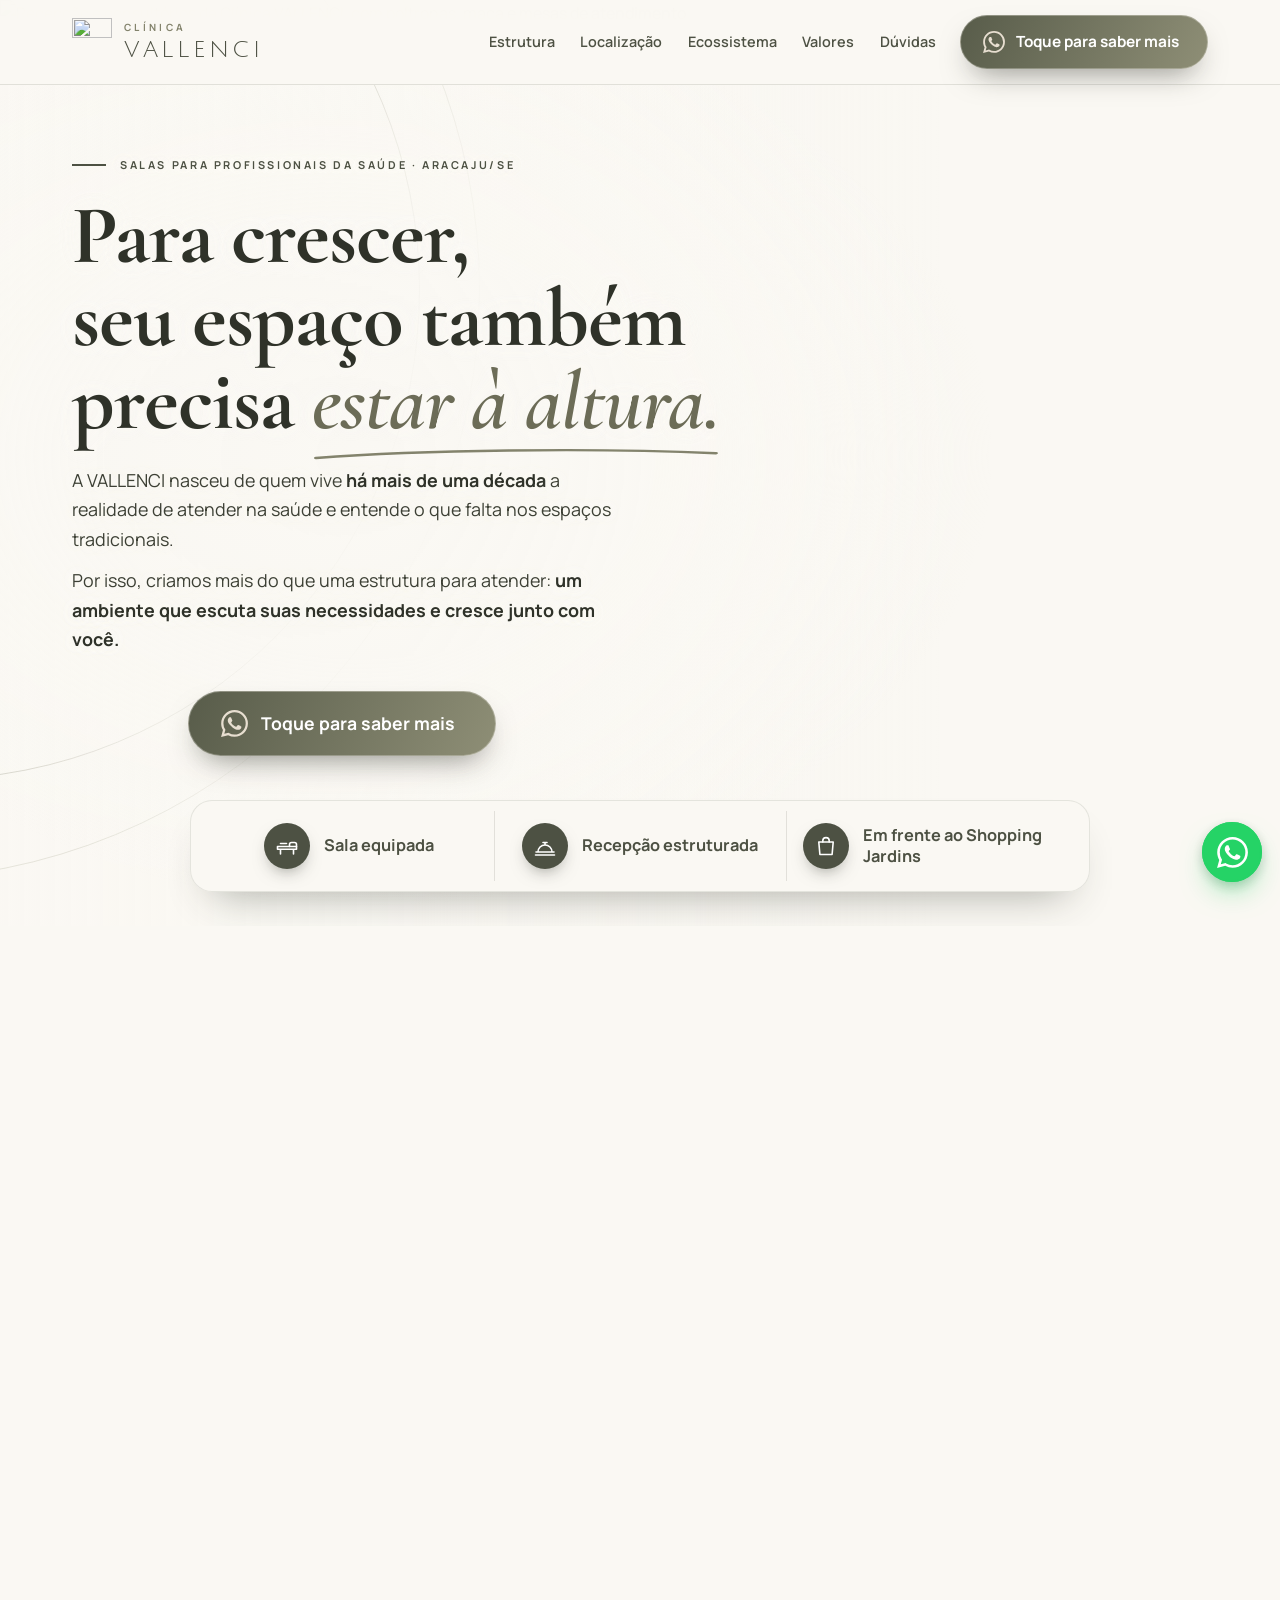
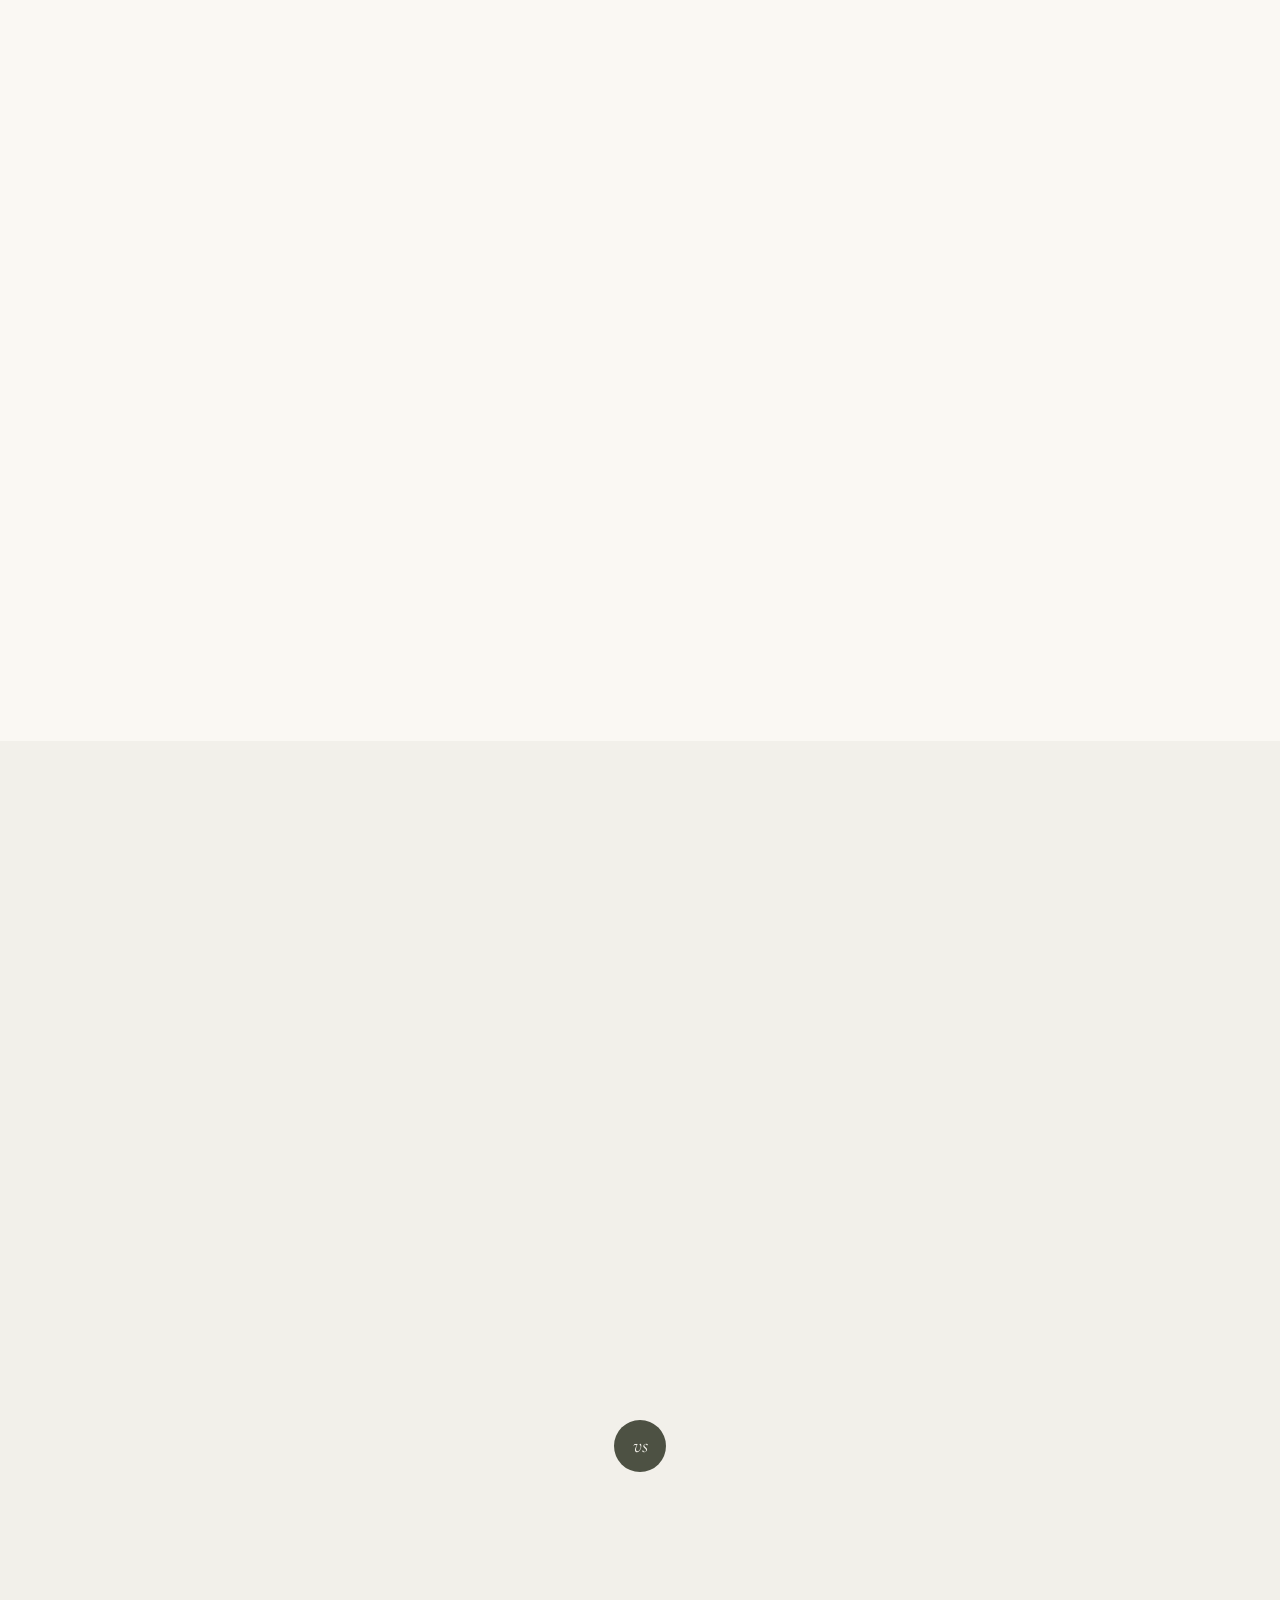
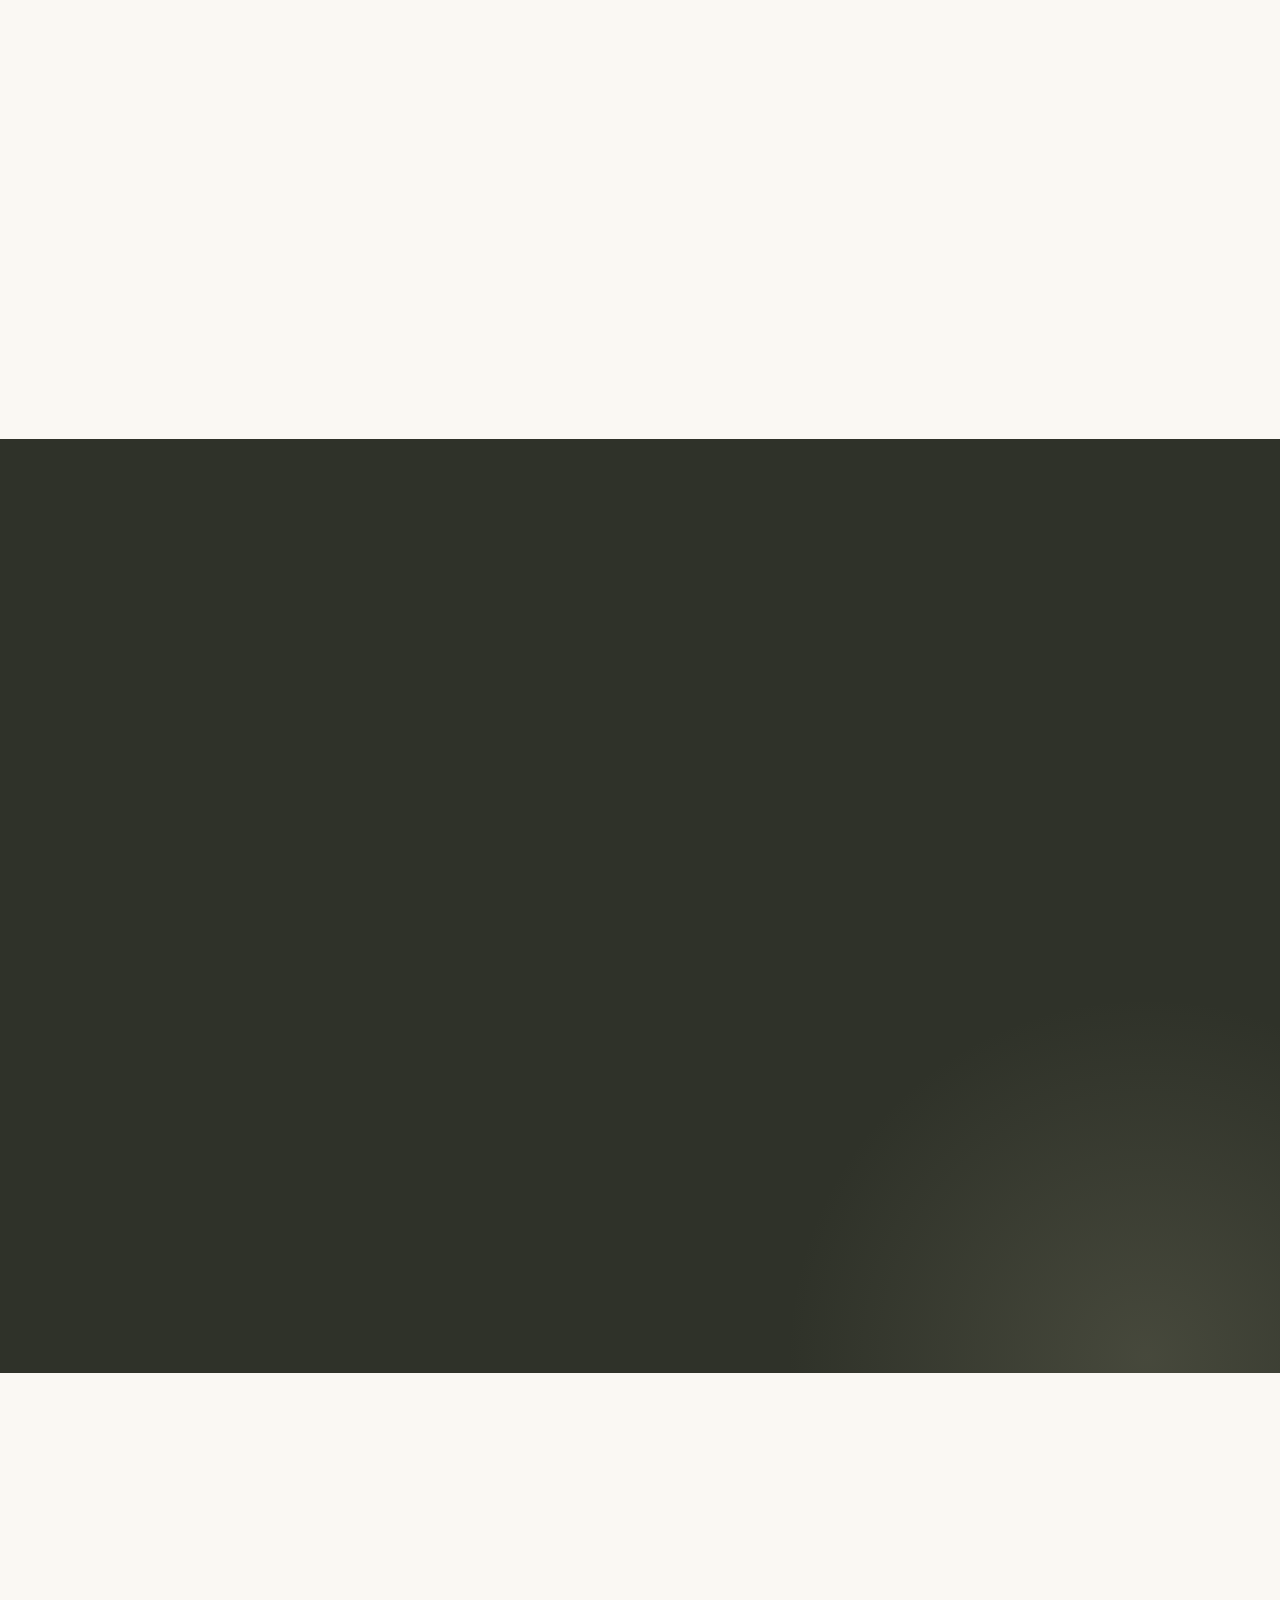
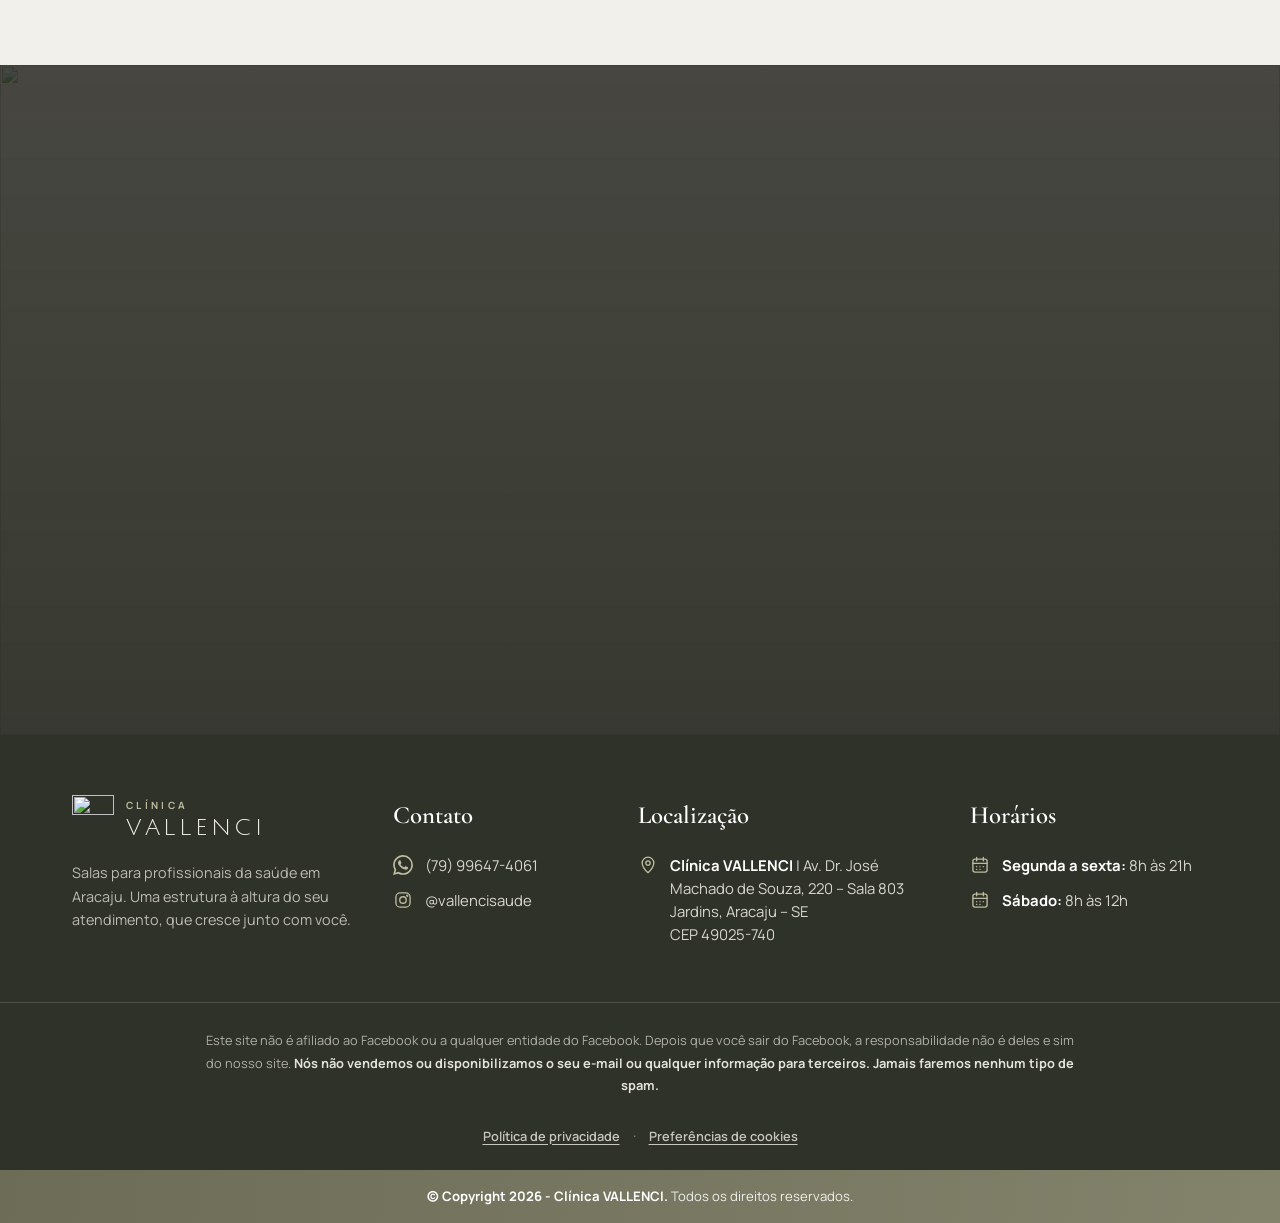
==== commit 6b706729: "Nova estilização do bloco Dúvidas Painel escuro com a foto da recepção ao fundo, botão centralizado " ====
--- a/index.html
+++ b/index.html
@@ -104,7 +104,7 @@
         rel="stylesheet">
     <link rel="preload" as="image" href="assets/hero-clinica-vallenci.webp" media="(min-width: 761px)">
     <link rel="preload" as="image" href="assets/estrutura/recepcao-02.webp" media="(max-width: 760px)">
-    <link rel="stylesheet" href="styles.css?v=20261004-01">
+    <link rel="stylesheet" href="styles.css?v=20261004-03">
 </head>
 
 <body>
@@ -654,7 +654,10 @@
                                     <blockquote class="pro-quote">“Na VALLENCI, valorizo o acolhimento e o conforto do consultório, tanto para mim quanto para meus pacientes.”</blockquote>
                                 </div>
                             </article>
-                            <!-- Kelly Roberta: falta o depoimento -->
+                            <!-- AGUARDANDO CONTEÚDO: cards ocultos a pedido do cliente.
+                                 Kelly Roberta: foto, especialidade e selo prontos; volta quando chegar o depoimento.
+                                 Demais: quando a foto chegar, salve-a em assets/profissionais/, troque o
+                                 .pro-photo-placeholder pela <img> e mova o card para dentro do carrossel.
                             <article class="carousel-slide pro-card">
                                 <div class="pro-photo">
                                     <img src="assets/profissionais/kelly-roberta.webp" alt="Kelly Roberta, fisioterapeuta" width="800" height="1000" loading="lazy">
@@ -667,9 +670,6 @@
                                     <p class="pro-seal"><svg class="icon" aria-hidden="true"><use href="#i-relogio"/></svg>Hora avulsa</p>
                                 </div>
                             </article>
-                            <!-- AGUARDANDO FOTO: cards ocultos a pedido do cliente (01/10).
-                                 Quando a foto chegar, salve-a em assets/profissionais/, troque o
-                                 .pro-photo-placeholder pela <img> e mova o card para dentro do carrossel.
                             <article class="carousel-slide pro-card">
                                 <div class="pro-photo">
                                     <div class="pro-photo-placeholder" aria-hidden="true"><span>AP</span></div>
@@ -721,51 +721,55 @@
         <!-- 11 · FAQ -->
         <section class="section section-sand" id="duvidas" aria-labelledby="faqTitle">
             <div class="container faq-grid">
-                <div class="section-head reveal">
-                    <p class="eyebrow">Dúvidas</p>
+                <div class="section-head faq-panel reveal">
+                    <p class="eyebrow eyebrow-light">Dúvidas</p>
                     <h2 id="faqTitle">Tire suas <em>dúvidas</em></h2>
                     <p class="section-sub">Não encontrou o que procurava? Fale com a nossa equipe pelo WhatsApp.</p>
                     <a class="btn-wa" data-wa data-wa-origin="faq">
                         <svg class="icon icon-fill" aria-hidden="true"><use href="#i-whatsapp"/></svg><span>Toque para saber mais</span>
                     </a>
+                    <ul class="faq-info">
+                        <li><svg class="icon" aria-hidden="true"><use href="#i-relogio"/></svg><span>Seg. a sex. das 8h às 21h · Sáb. das 8h às 12h</span></li>
+                        <li><svg class="icon" aria-hidden="true"><use href="#i-pin"/></svg><span>Neo Office Jardins, em frente ao Shopping Jardins</span></li>
+                    </ul>
                 </div>
 
                 <div class="faq-list reveal">
                     <div class="faq-item">
-                        <h3><button type="button" aria-expanded="false">Como funciona a locação da sala?<svg class="icon" aria-hidden="true"><use href="#i-plus"/></svg></button></h3>
+                        <h3><button type="button" aria-expanded="false"><span class="faq-num" aria-hidden="true">01</span><span class="faq-q">Como funciona a locação da sala?</span><svg class="icon" aria-hidden="true"><use href="#i-plus"/></svg></button></h3>
                         <div class="faq-answer"><div><p>Você escolhe a modalidade que acompanha a sua agenda — Hora Avulsa,
                                     Banco de Horas ou Turno Fixo — e utiliza a estrutura da VALLENCI para atender os seus
                                     próprios pacientes.</p></div></div>
                     </div>
                     <div class="faq-item">
-                        <h3><button type="button" aria-expanded="false">Preciso levar meus próprios materiais?<svg class="icon" aria-hidden="true"><use href="#i-plus"/></svg></button></h3>
+                        <h3><button type="button" aria-expanded="false"><span class="faq-num" aria-hidden="true">02</span><span class="faq-q">Preciso levar meus próprios materiais?</span><svg class="icon" aria-hidden="true"><use href="#i-plus"/></svg></button></h3>
                         <div class="faq-answer"><div><p>As salas são equipadas e contam com equipamentos de apoio — para
                                     nutricionistas, balança de peso corporal e estadiômetro. Para materiais específicos da
                                     sua especialidade, fale com a nossa equipe e confirme o que já está disponível.</p></div></div>
                     </div>
                     <div class="faq-item">
-                        <h3><button type="button" aria-expanded="false">A VALLENCI tem recepção?<svg class="icon" aria-hidden="true"><use href="#i-plus"/></svg></button></h3>
+                        <h3><button type="button" aria-expanded="false"><span class="faq-num" aria-hidden="true">03</span><span class="faq-q">A VALLENCI tem recepção?</span><svg class="icon" aria-hidden="true"><use href="#i-plus"/></svg></button></h3>
                         <div class="faq-answer"><div><p>Sim. A VALLENCI conta com recepção estruturada para receber os seus
                                     pacientes com profissionalismo.</p></div></div>
                     </div>
                     <div class="faq-item">
-                        <h3><button type="button" aria-expanded="false">Quais profissionais podem alugar uma sala?<svg class="icon" aria-hidden="true"><use href="#i-plus"/></svg></button></h3>
+                        <h3><button type="button" aria-expanded="false"><span class="faq-num" aria-hidden="true">04</span><span class="faq-q">Quais profissionais podem alugar uma sala?</span><svg class="icon" aria-hidden="true"><use href="#i-plus"/></svg></button></h3>
                         <div class="faq-answer"><div><p>Profissionais da área da saúde em geral — nutrição, fisioterapia,
                                     estética, massoterapia, pilates, odontologia e áreas relacionadas à performance e
                                     saúde.</p></div></div>
                     </div>
                     <div class="faq-item">
-                        <h3><button type="button" aria-expanded="false">Preciso assumir um formato fixo desde o início?<svg class="icon" aria-hidden="true"><use href="#i-plus"/></svg></button></h3>
+                        <h3><button type="button" aria-expanded="false"><span class="faq-num" aria-hidden="true">05</span><span class="faq-q">Preciso assumir um formato fixo desde o início?</span><svg class="icon" aria-hidden="true"><use href="#i-plus"/></svg></button></h3>
                         <div class="faq-answer"><div><p>Não. Você pode começar pela Hora Avulsa e, conforme a sua agenda
                                     cresce, conversar com a nossa equipe sobre o Banco de Horas ou o Turno Fixo.</p></div></div>
                     </div>
                     <div class="faq-item">
-                        <h3><button type="button" aria-expanded="false">Onde fica a VALLENCI?<svg class="icon" aria-hidden="true"><use href="#i-plus"/></svg></button></h3>
+                        <h3><button type="button" aria-expanded="false"><span class="faq-num" aria-hidden="true">06</span><span class="faq-q">Onde fica a VALLENCI?</span><svg class="icon" aria-hidden="true"><use href="#i-plus"/></svg></button></h3>
                         <div class="faq-answer"><div><p>No Neo Office Jardins — Av. Dr. José Machado de Souza, 220, Sala 803,
                                     8º andar, Jardins, Aracaju/SE —, em frente ao Shopping Jardins.</p></div></div>
                     </div>
                     <div class="faq-item">
-                        <h3><button type="button" aria-expanded="false">Como faço para contratar?<svg class="icon" aria-hidden="true"><use href="#i-plus"/></svg></button></h3>
+                        <h3><button type="button" aria-expanded="false"><span class="faq-num" aria-hidden="true">07</span><span class="faq-q">Como faço para contratar?</span><svg class="icon" aria-hidden="true"><use href="#i-plus"/></svg></button></h3>
                         <div class="faq-answer"><div><p>Fale com a nossa equipe pelo WhatsApp para conhecer a estrutura e
                                     encontrar o formato certo para o seu momento.</p></div></div>
                     </div>
--- a/styles.css
+++ b/styles.css
@@ -2047,19 +2047,97 @@
    -------------------------------------------------------------------------- */
 .faq-grid {
     display: grid;
-    gap: 8px;
-}
-
-.faq-grid .section-head .btn-wa {
-    margin-top: 24px;
-}
-
+    gap: 28px;
+}
+
+/* Painel escuro com a foto da recepção ao fundo */
+.faq-panel {
+    position: relative;
+    isolation: isolate;
+    overflow: hidden;
+    max-width: none;
+    margin-bottom: 0;
+    padding: clamp(32px, 6vw, 48px) clamp(24px, 5vw, 42px);
+    border-radius: 28px;
+    background: var(--verde-noite) url("assets/estrutura/recepcao-01.webp") center / cover;
+    color: var(--branco);
+    box-shadow: var(--shadow);
+}
+
+.faq-panel::before {
+    content: "";
+    position: absolute;
+    inset: 0;
+    z-index: -1;
+    background: linear-gradient(160deg, rgba(47, 50, 41, .93) 30%, rgba(47, 50, 41, .8));
+}
+
+.faq-panel h2 {
+    color: var(--branco);
+}
+
+.faq-panel h2 em {
+    color: var(--creme);
+}
+
+.faq-panel .section-sub {
+    color: rgba(242, 240, 234, .82);
+}
+
+/* Botão centralizado em relação ao texto do painel */
+.faq-panel .btn-wa {
+    display: flex;
+    width: fit-content;
+    margin: 28px auto 0;
+}
+
+.faq-info {
+    display: grid;
+    gap: 12px;
+    margin-top: 30px;
+    padding: 22px 0 0;
+    border-top: 1px solid rgba(242, 240, 234, .16);
+    list-style: none;
+    font-size: .88rem;
+    line-height: 1.45;
+    color: rgba(242, 240, 234, .8);
+}
+
+.faq-info li {
+    display: flex;
+    align-items: flex-start;
+    gap: 12px;
+}
+
+.faq-info .icon {
+    flex: none;
+    width: 18px;
+    height: 18px;
+    margin-top: 1px;
+    color: var(--oliva-claro);
+}
+
+/* Perguntas em cartões numerados */
 .faq-list {
-    border-top: 1px solid var(--linha);
+    display: grid;
+    gap: 12px;
 }
 
 .faq-item {
-    border-bottom: 1px solid var(--linha);
+    border: 1px solid var(--linha);
+    border-radius: var(--radius);
+    background: var(--papel);
+    transition: border-color .3s, box-shadow .35s var(--ease), background-color .3s;
+}
+
+.faq-item:hover {
+    border-color: rgba(131, 131, 108, .45);
+}
+
+.faq-item.open {
+    border-color: rgba(131, 131, 108, .55);
+    background: #fff;
+    box-shadow: var(--shadow-sm);
 }
 
 .faq-item h3 {
@@ -2070,27 +2148,43 @@
 .faq-item button {
     display: flex;
     align-items: center;
-    justify-content: space-between;
-    gap: 20px;
+    gap: 16px;
     width: 100%;
-    padding: 22px 2px;
+    padding: 20px 20px 20px 22px;
     border: 0;
     background: none;
     text-align: left;
-    font-size: 1.06rem;
+    font-size: 1.04rem;
     font-weight: 600;
     line-height: 1.4;
     color: var(--verde);
+    cursor: pointer;
+}
+
+.faq-num {
+    flex: none;
+    min-width: 2ch;
+    font-family: var(--serif);
+    font-size: 1.45rem;
+    font-style: italic;
+    font-weight: 600;
+    line-height: 1;
+    color: var(--oliva);
+}
+
+.faq-q {
+    flex: 1;
 }
 
 .faq-item button .icon {
+    flex: none;
     width: 34px;
     height: 34px;
     padding: 8px;
     border-radius: 50%;
     border: 1px solid var(--linha);
     color: var(--oliva);
-    transition: transform .4s var(--ease), background-color .3s, color .3s;
+    transition: transform .4s var(--ease), background-color .3s, color .3s, border-color .3s;
 }
 
 .faq-item.open button .icon {
@@ -2110,13 +2204,26 @@
     overflow: hidden;
 }
 
+/* A resposta começa alinhada ao texto da pergunta, depois do número */
 .faq-answer p {
-    padding: 0 48px 24px 2px;
+    padding: 0 26px 22px calc(22px + 2.6ch + 16px);
     color: var(--texto-suave);
 }
 
 .faq-item.open .faq-answer {
     grid-template-rows: 1fr;
+}
+
+@media (max-width: 480px) {
+    .faq-item button {
+        gap: 12px;
+        padding: 18px 16px;
+        font-size: 1rem;
+    }
+
+    .faq-answer p {
+        padding: 0 18px 20px 16px;
+    }
 }
 
 /* --------------------------------------------------------------------------
@@ -2794,7 +2901,7 @@
     /* FAQ */
     .faq-grid {
         grid-template-columns: 1fr 1.5fr;
-        gap: 80px;
+        gap: 64px;
         align-items: start;
     }
 
